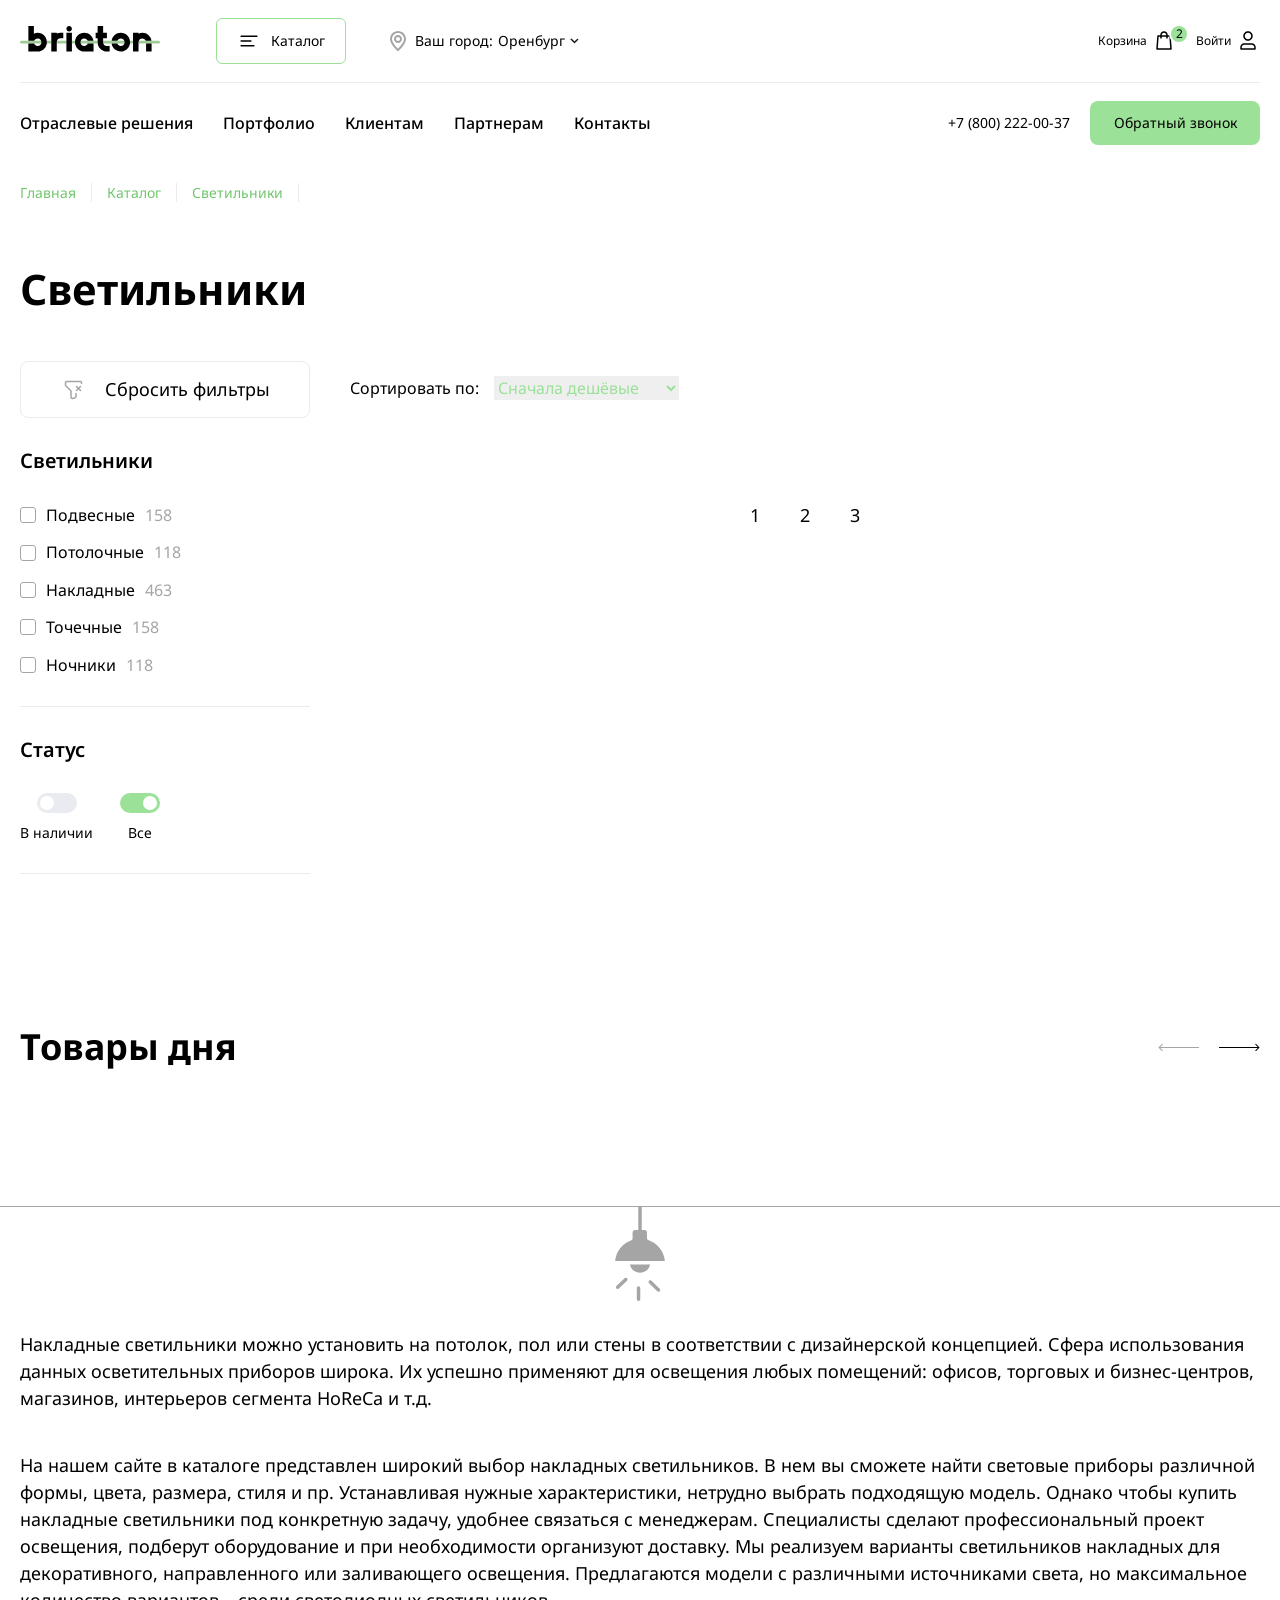
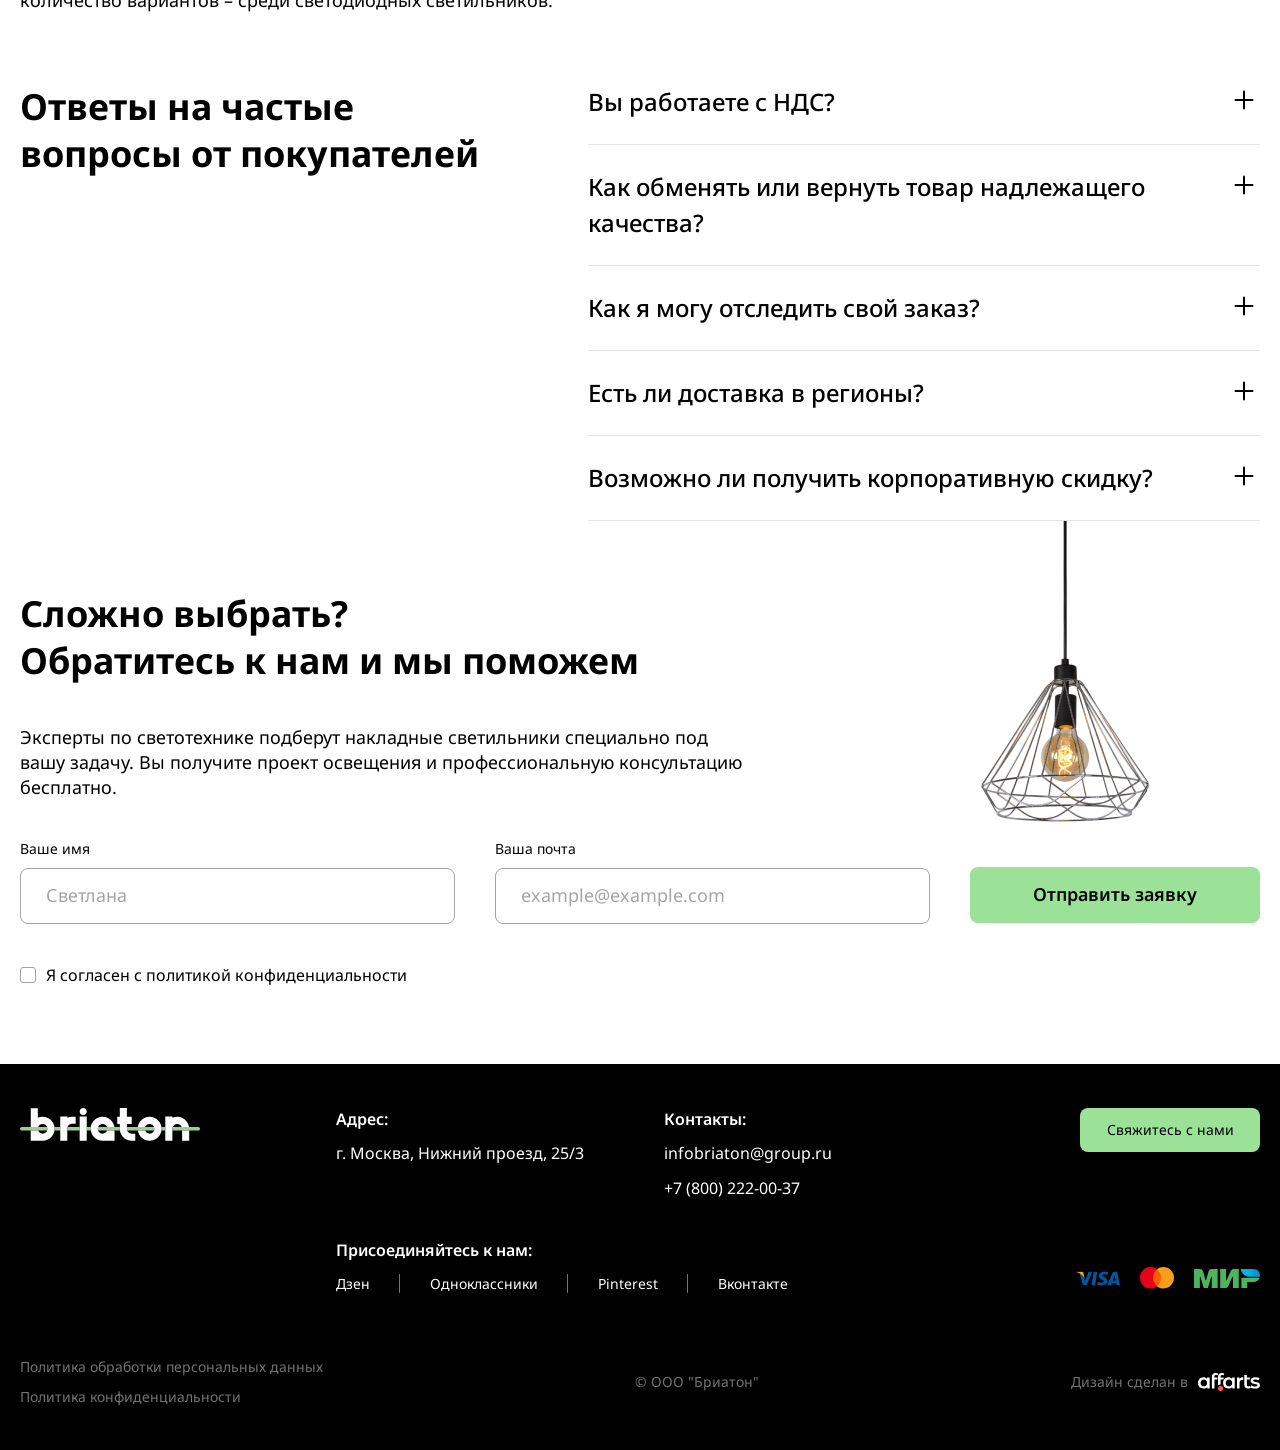
==== index.html @ eff15acc "rename" ====
<!DOCTYPE html>
<html lang="ru">
<head>
  <meta charset="UTF-8">
  <meta name="viewport" content="width=device-width, initial-scale=1.0">
  <meta http-equiv="X-UA-Compatible" content="ie=edge">
  <link rel="stylesheet" href="css/style.css">
  <title>Каталог товаров - Briaton</title>
</head>

<body>
<header class="header">
  <div class="container">

    <!-- Header - top -->  
    <div class="header__top">
      <a href="#" class="header__logo-link">
        <svg class="header__logo" width="140" height="26" aria-hidden="true">
          <use xlink:href="images/sprite.svg#icon-logo"></use>
        </svg>
      </a>
      <button class="header__catalog-btn" type="button">
        <svg class="header__logo" width="24" height="24" aria-hidden="true">
          <use xlink:href="images/sprite.svg#icon-menu"></use>
        </svg>
        <span class="header__catalog-text">Каталог</span>
      </button>

      <!-- Location -->
      <div class="header__location location">
        <svg class="location__icon" width="24" height="24" aria-hidden="true">
          <use xlink:href="images/sprite.svg#icon-location"></use>
        </svg>
        <span class="location__text">Ваш город:</span>
        <button class="location__city" type="button">
          <span class="location__city-name">Оренбург</span>
          <svg class="location__arrow" width="9" height="6" aria-hidden="true">
            <use xlink:href="images/sprite.svg#icon-arrow-bottom"></use>
          </svg>
        </button>
        <ul class="location__sublist">
          <li class="location__subitem">
            <button class="location__sublink" type="button">Москва</button>
          </li>
          <li class="location__subitem">
            <button class="location__sublink" type="button">Оренбург</button>
          </li>
          <li class="location__subitem">
            <button class="location__sublink" type="button">Санкт-Петербург</button>
          </li>
        </ul>
      </div>

      <!-- User list -->
      <ul class="header__user-list">
        <li class="header__user-item">
          <button class="header__user-btn" type="button">
            <span class="header__user-text">Корзина</span>
            <svg class="header__user-icon" width="24" height="24" aria-hidden="true">
              <use xlink:href="images/sprite.svg#icon-basket"></use>
            </svg>
            <span class="header__user-count">2</span>
          </button>

          <!-- Basket -->
          <div class="header__basket basket">
            <ul class="basket__list">
              <!--
              <li class="basket__item">
                <div class="basket__img">
                  <img src="images/item-1.png" alt="Фотография товара" height="60" width="60">
                </div>
                <span class="basket__name">Citilux Идальго CL434321 Бра с выключателем</span>
                <span class="basket__price">5690 руб</span>
                <button class="basket__close" type="button">
                  <svg class="main-menu__icon" width="24" height="24" aria-hidden="true">
                    <use xlink:href="images/sprite.svg#icon-close"></use>
                  </svg>
                </button>
              </li>
               -->
            </ul>
            <a class="basket__link btn" href="#">Перейти к оформлению</a>
            <div class="basket__empty-block">Корзина пока пуста</div>
          </div>
        </li>
        <li class="header__user-item">
          <button class="header__user-btn" type="button">
            <span class="header__user-text">Войти</span>
            <svg class="header__user-icon" width="24" height="24" aria-hidden="true">
              <use xlink:href="images/sprite.svg#icon-user"></use>
            </svg>
          </button>
        </li>
      </ul>
    </div>

    <!-- Header - bottom -->
    <div class="header__bottom">
      <ul class="header__nav-list">
        <li class="header__nav-item">
          <a class="header__nav-link" href="#">Отраслевые решения</a>
        </li>
        <li class="header__nav-item">
          <a class="header__nav-link" href="#">Портфолио</a>
        </li>
        <li class="header__nav-item">
          <a class="header__nav-link" href="#">Клиентам</a>
        </li>
        <li class="header__nav-item">
          <a class="header__nav-link" href="#">Партнерам</a>
        </li>
        <li class="header__nav-item">
          <a class="header__nav-link" href="#">Контакты</a>
        </li>
      </ul>
      <div class="header__contacts">
        <a href="tel:+78002220037" class="header__phone">+7 (800) 222-00-37</a>
        <button class="header__btn btn" type="button">Обратный звонок</button>
      </div>
    </div>

    <!-- Catalog -->
    <div class="header__catalog main-menu">
      <div class="main-menu__wrapper">
        <div class="main-menu__heading">
          <h2 class="main-menu__title">Категории товаров</h2>
          <button class="main-menu__close" type="button">
            <svg class="main-menu__icon" width="24" height="24" aria-hidden="true">
              <use xlink:href="images/sprite.svg#icon-close"></use>
            </svg>
          </button>
        </div>
        <ul class="main-menu__list">
          <li class="main-menu__item">
            <a class="main-menu__link" href="#">Люстры</a>
          </li>
          <li class="main-menu__item">
            <a class="main-menu__link main-menu__link--active" href="#">Светильники</a>
          </li>
          <li class="main-menu__item">
            <a class="main-menu__link" href="#">Бра и подсветки</a>
          </li>
          <li class="main-menu__item">
            <a class="main-menu__link" href="#">Споты</a>
          </li>
          <li class="main-menu__item">
            <a class="main-menu__link" href="#">Настольные лампы</a>
          </li>
          <li class="main-menu__item">
            <a class="main-menu__link" href="#">Торшеры</a>
          </li>
          <li class="main-menu__item">
            <a class="main-menu__link" href="#">Трековые системы</a>
          </li>
          <li class="main-menu__item">
            <a class="main-menu__link" href="#">Уличное освещение</a>
          </li>
          <li class="main-menu__item">
            <a class="main-menu__link" href="#">Офисное освещение</a>
          </li>
          <li class="main-menu__item">
            <a class="main-menu__link" href="#">Лампочки</a>
          </li>
          <li class="main-menu__item">
            <a class="main-menu__link" href="#">Светодиоидная подсветка</a>
          </li>
          <li class="main-menu__item">
            <a class="main-menu__link" href="#">Предметы инерьера</a>
          </li>
          <li class="main-menu__item">
            <a class="main-menu__link" href="#">Электротовары</a>
          </li>
          <li class="main-menu__item">
            <a class="main-menu__link" href="#">Комплектующие</a>
          </li>
        </ul>
      </div>
    </div>
  </div>
</header>

<main>
  <!-- Breadcrumbs -->
  <div class="breadcrumbs">
    <div class="container">
      <ul class="breadcrumbs__list">
        <li class="breadcrumbs__item">
          <a class="breadcrumbs__link" href="#">Главная</a>
        </li>
        <li class="breadcrumbs__item">
          <a class="breadcrumbs__link" href="#">Каталог</a>
        </li>
        <li class="breadcrumbs__item">
          <a class="breadcrumbs__link" href="#">Светильники</a>
        </li>
      </ul>
    </div>
  </div>

  <section class="catalog">
    <div class="container">
      <h1 class="catalog__title">Светильники</h1>
      <div class="catalog__wrapper">
        <form action="#" method="get" class="catalog-form">
          <button class="catalog-form__reset" type="reset">
            <svg width="24" height="24" aria-hidden="true">
              <use xlink:href="images/sprite.svg#icon-filter"></use>
            </svg>
            <span class="catalog-form__reset-text">Сбросить фильтры</span>
          </button>
          <fieldset class="catalog-form__fieldset">
            <legend class="catalog-form__legend">Светильники</legend>
            <ul class="catalog-form__list-col">
              <li class="catalog-form__item-col">
                <div class="custom-checkbox custom-checkbox--pendant">
                  <input class="visually-hidden custom-checkbox__field" id="pendant" type="checkbox" name="type" value="pendant">
                  <label class="custom-checkbox__label" for="pendant">
                      <span class="custom-checkbox__name">
                        Подвесные
                      </span>
                    <svg class="custom-checkbox__icon" width="10" height="10" aria-hidden="true">
                      <use xlink:href="images/sprite.svg#icon-check"></use>
                    </svg>
                    <span class="custom-checkbox__count">158</span>
                  </label>
                </div>
              </li>
              <li class="catalog-form__item-col">
                <div class="custom-checkbox custom-checkbox--ceiling">
                  <input class="visually-hidden custom-checkbox__field" id="ceiling" type="checkbox" name="type" value="ceiling">
                  <label class="custom-checkbox__label" for="ceiling">
                      <span class="custom-checkbox__name">
                        Потолочные
                      </span>
                    <svg class="custom-checkbox__icon" width="10" height="10" aria-hidden="true">
                      <use xlink:href="images/sprite.svg#icon-check"></use>
                    </svg>
                    <span class="custom-checkbox__count">118</span>
                  </label>
                </div>
              </li>
              <li class="catalog-form__item-col">
                <div class="custom-checkbox custom-checkbox--overhead">
                  <input class="visually-hidden custom-checkbox__field" id="overhead" type="checkbox" name="type" value="overhead">
                  <label class="custom-checkbox__label" for="overhead">
                      <span class="custom-checkbox__name">
                        Накладные
                      </span>
                    <svg class="custom-checkbox__icon" width="10" height="10" aria-hidden="true">
                      <use xlink:href="images/sprite.svg#icon-check"></use>
                    </svg>
                    <span class="custom-checkbox__count">463</span>
                  </label>
                </div>
              </li>
              <li class="catalog-form__item-col">
                <div class="custom-checkbox custom-checkbox--point">
                  <input class="visually-hidden custom-checkbox__field" id="point" type="checkbox" name="type" value="point">
                  <label class="custom-checkbox__label" for="point">
                      <span class="custom-checkbox__name">
                        Точечные
                      </span>
                    <svg class="custom-checkbox__icon" width="10" height="10" aria-hidden="true">
                      <use xlink:href="images/sprite.svg#icon-check"></use>
                    </svg>
                    <span class="custom-checkbox__count">158</span>
                  </label>
                </div>
              </li>
              <li class="catalog-form__item-col">
                <div class="custom-checkbox custom-checkbox--nightlights">
                  <input class="visually-hidden custom-checkbox__field" id="nightlights" type="checkbox"
                         name="type" value="nightlights">
                  <label class="custom-checkbox__label" for="nightlights">
                      <span class="custom-checkbox__name">
                        Ночники
                      </span>
                    <svg class="custom-checkbox__icon" width="10" height="10" aria-hidden="true">
                      <use xlink:href="images/sprite.svg#icon-check"></use>
                    </svg>
                    <span class="custom-checkbox__count">118</span>
                  </label>
                </div>
              </li>
            </ul>
          </fieldset>
          <fieldset class="catalog-form__fieldset">
            <legend class="catalog-form__legend">Статус</legend>
            <ul class="catalog-form__list-row">
              <li class="catalog-form__item-row">
                <div class="custom-radio">
                  <input class="visually-hidden custom-radio__field" id="instock" type="radio" name="status"
                         value="instock">
                  <label class="custom-radio__label" for="instock">
                    <span class="custom-radio__toggle"></span>
                    <span class="custom-radio__text">В наличии</span>
                  </label>
                </div>
              </li>
              <li class="catalog-form__item-row">
                <div class="custom-radio">
                  <input class="visually-hidden custom-radio__field" id="all-item" type="radio" name="status"
                         value="all-item" checked>
                  <label class="custom-radio__label" for="all-item">
                    <span class="custom-radio__toggle"></span>
                    <span class="custom-radio__text">Все</span>
                  </label>
                </div>
              </li>
            </ul>
          </fieldset>
        </form>
        <div class="catalog__products">
          <div class="catalog__sort">
            <p class="catalog__sort-text">Сортировать по:</p>
            <select class="catalog__sort-select" name="sort">
              <option value="price-min">Сначала дешёвые</option>
              <option value="price-max">Сначала дорогие</option>
              <option value="rating-max">Сначала популярные</option>
            </select>
          </div>
          <ul class="catalog__list">
            <!-- <li class="catalog__item">
              <div class="product-card">
                <div class="product-card__visual">
                  <img class="product-card__img" src="images/item-1.png" height="436" width="290"
                       alt="Изображение товара">
                  <div class="product-card__more">
                    <a href="#" class="product-card__link btn btn--icon">
                      <span class="btn__text">В корзину</span>
                      <svg width="24" height="24" aria-hidden="true">
                        <use xlink:href="images/sprite.svg#icon-basket"></use>
                      </svg>
                    </a>
                    <a href="#" class="product-card__link btn btn--secondary">
                      <span class="btn__text">Подробнее</span>
                    </a>
                  </div>
                </div>
                <div class="product-card__info">
                  <h2 class="product-card__title">Потолочная люстра Ornella A4059PL-4AB (Artelamp)</h2>
                  <span class="product-card__old">
                  <span class="product-card__old-number">15 300</span>
                  <span class="product-card__old-add">₽</span>
                </span>
                  <span class="product-card__price">
                  <span class="product-card__price-number">11 540</span>
                  <span class="product-card__price-add">₽</span>
                </span>
                  <div class="product-card__tooltip tooltip">
                    <button class="tooltip__btn" aria-label="Показать подсказку">
                      <svg class="tooltip__icon" width="5" height="10" aria-hidden="true">
                        <use xlink:href="images/sprite.svg#icon-i"></use>
                      </svg>
                    </button>
                    <div class="tooltip__content">
                      <span class="tooltip__text">Наличие товара по городам:</span>
                      <ul class="tooltip__list">
                        <li class="tooltip__item">
                          <span class="tooltip__text">Москва: <span class="tooltip__count">454</span></span>
                        </li>
                        <li class="tooltip__item">
                          <span class="tooltip__text">Оренбург: <span class="tooltip__count">381</span></span>
                        </li>
                        <li class="tooltip__item">
                          <span class="tooltip__text">Санкт-Петербург: <span class="tooltip__count">15</span></span>
                        </li>
                      </ul>
                    </div>
                  </div>
                </div>
              </div>
            </li> -->
          </ul>
          <ol class="catalog__pagination">
            <li class="catalog__pagination-item">
              <button class="catalog__pagination-link">1</button>
            </li>
            <li class="catalog__pagination-item">
              <button class="catalog__pagination-link">2</button>
            </li>
            <li class="catalog__pagination-item">
              <button class="catalog__pagination-link">3</button>
            </li>
          </ol>
        </div>
      </div>
    </div>
  </section>

  <!-- Товары дня -->
  <section class="day-products">
    <div class="container">
      <div class="day-products__top">
        <h2 class="day-products__title">Товары дня</h2>

        <!-- Навигация для слайдера -->
        <div class="day-products__navigation">
          <button class="day-products__navigation-btn day-products__navigation-btn--prev" disabled type="button">
            <svg width="41" height="9" aria-hidden="true">
              <use xlink:href="images/sprite.svg#icon-arrow-prev"></use>
            </svg>
          </button>
          <button class="day-products__navigation-btn day-products__navigation-btn--next" type="button">
            <svg width="41" height="9" aria-hidden="true">
              <use xlink:href="images/sprite.svg#icon-arrow-next"></use>
            </svg>
          </button>
        </div>
      </div>

      <!-- Слайдер -->
      <div class="day-products__slider swiper">
        <ul class="day-products__list swiper-wrapper">
          <!-- <li class="day-products__item">
            <div class="product-card product-card--small">
              <div class="product-card__visual">
                <img class="product-card__img" src="images/item-7.png" height="344" width="290"
                     alt="Изображение товара">
                <div class="product-card__more">
                  <a href="#" class="product-card__link btn btn--icon">
                    <span class="btn__text">В корзину</span>
                    <svg width="24" height="24" aria-hidden="true">
                      <use xlink:href="images/sprite.svg#icon-basket"></use>
                    </svg>
                  </a>
                  <a href="#" class="product-card__link btn btn--secondary">
                    <span class="btn__text">Подробнее</span>
                  </a>
                </div>
              </div>
              <div class="product-card__info">
                <h2 class="product-card__title">Потолочная люстра Ornella A4059PL-4AB (Artelamp)</h2>
                <span class="product-card__old">
                  <span class="product-card__old-number">15 300</span>
                  <span class="product-card__old-add">₽</span>
                </span>
                <span class="product-card__price">
                  <span class="product-card__price-number">11 540</span>
                  <span class="product-card__price-add">₽</span>
                </span>
                <div class="product-card__tooltip tooltip">
                  <button class="tooltip__btn" aria-label="Показать подсказку">
                    <svg class="tooltip__icon" width="5" height="10" aria-hidden="true">
                      <use xlink:href="images/sprite.svg#icon-i"></use>
                    </svg>
                  </button>
                  <div class="tooltip__content">
                    <span class="tooltip__text">Наличие товара по городам:</span>
                    <ul class="tooltip__list">
                      <li class="tooltip__item">
                        <span class="tooltip__text">Москва: <span class="tooltip__count">454</span></span>
                      </li>
                      <li class="tooltip__item">
                        <span class="tooltip__text">Оренбург: <span class="tooltip__count">381</span></span>
                      </li>
                      <li class="tooltip__item">
                        <span class="tooltip__text">Санкт-Петербург: <span class="tooltip__count">15</span></span>
                      </li>
                    </ul>
                  </div>
                </div>
              </div>
            </div>
          </li> -->
        </ul>
      </div>
    </div>
  </section>

  <!-- Описание компании -->
  <section class="description">
    <div class="container">
      <svg class="description__lamp" width="94" height="94" aria-hidden="true">
        <use xlink:href="images/sprite.svg#icon-lamp"></use>
      </svg>
      <h2 class="visually-hidden">Описание магазина</h2>
      <div class="description__texts">
        <p>Накладные светильники можно установить на потолок, пол или стены в соответствии с дизайнерской концепцией. Сфера использования данных осветительных приборов широка. Их успешно применяют для освещения любых помещений: офисов, торговых и бизнес-центров, магазинов, интерьеров сегмента HoReCa и т.д.
        </p>
        <p>На нашем сайте в каталоге представлен широкий выбор накладных светильников. В нем вы сможете найти световые приборы различной формы, цвета, размера, стиля и пр. Устанавливая нужные характеристики, нетрудно выбрать подходящую модель. Однако чтобы купить накладные светильники под конкретную задачу, удобнее связаться с менеджерам. Специалисты сделают профессиональный проект освещения, подберут оборудование и при необходимости организуют доставку. Мы реализуем варианты светильников накладных для декоративного, направленного или заливающего освещения. Предлагаются модели с различными источниками света, но максимальное количество вариантов – среди светодиодных светильников.</p>
      </div>
    </div>
  </section>

  <!-- FAQ -->
  <section class="faq">
    <div class="container">
      <div class="faq__wrapper">
        <h2 class="faq__title">Ответы на частые вопросы от покупателей</h2>
        <div class="faq__accordion accordion">
          <div class="accordion__element">
            <button class="accordion__btn" type="button">
              <span class="accordion__btn-text">Вы работаете с НДС?</span>
              <span class="accordion__btn-icon"></span>
            </button>
            <div class="accordion__content">
              <div class="accordion__inner">
                <div class="accordion__text">
                  <p>Вы можете отказаться от покупки. Товар должен быть надлежащего качества. Убедитесь, что сохранён товарный вид, потребительские свойства, а также имеется документ, подтверждающий покупку товара, на товаре отсутствуют следы сборки, ухудшающие его товарный вид.</p>
                  <p>Обращаем Ваше внимание, что расходы на доставку товара в случае возврата или обмена товара надлежащего качества несет Покупатель.</p>
                </div>
              </div>
            </div>
          </div>
          <div class="accordion__element">
            <button class="accordion__btn" type="button">
              <span class="accordion__btn-text">Как обменять или вернуть товар надлежащего качества?</span>
              <span class="accordion__btn-icon"></span>
            </button>
            <div class="accordion__content">
              <div class="accordion__inner">
                <div class="accordion__text">
                  <p>Вы можете отказаться от покупки. Товар должен быть надлежащего качества. Убедитесь, что сохранён товарный вид, потребительские свойства, а также имеется документ, подтверждающий покупку товара, на товаре отсутствуют следы сборки, ухудшающие его товарный вид.</p>
                  <p>Обращаем Ваше внимание, что расходы на доставку товара в случае возврата или обмена товара надлежащего качества несет Покупатель.</p>
                </div>
              </div>
            </div>
          </div>
          <div class="accordion__element">
            <button class="accordion__btn" type="button">
              <span class="accordion__btn-text">Как я могу отследить свой заказ?</span>
              <span class="accordion__btn-icon"></span>
            </button>
            <div class="accordion__content">
              <div class="accordion__inner">
                <div class="accordion__text">
                  <p>Вы можете отказаться от покупки. Товар должен быть надлежащего качества. Убедитесь, что сохранён товарный вид, потребительские свойства, а также имеется документ, подтверждающий покупку товара, на товаре отсутствуют следы сборки, ухудшающие его товарный вид.</p>
                  <p>Обращаем Ваше внимание, что расходы на доставку товара в случае возврата или обмена товара надлежащего качества несет Покупатель.</p>
                </div>
              </div>
            </div>
          </div>
          <div class="accordion__element">
            <button class="accordion__btn" type="button">
              <span class="accordion__btn-text">Есть ли доставка в регионы?</span>
              <span class="accordion__btn-icon"></span>
            </button>
            <div class="accordion__content">
              <div class="accordion__inner">
                <div class="accordion__text">
                  <p>Вы можете отказаться от покупки. Товар должен быть надлежащего качества. Убедитесь, что сохранён товарный вид, потребительские свойства, а также имеется документ, подтверждающий покупку товара, на товаре отсутствуют следы сборки, ухудшающие его товарный вид.</p>
                  <p>Обращаем Ваше внимание, что расходы на доставку товара в случае возврата или обмена товара надлежащего качества несет Покупатель.</p>
                </div>
              </div>
            </div>
          </div>
          <div class="accordion__element">
            <button class="accordion__btn" type="button">
              <span class="accordion__btn-text">Возможно ли получить корпоративную скидку?</span>
              <span class="accordion__btn-icon"></span>
            </button>
            <div class="accordion__content">
              <div class="accordion__inner">
                <div class="accordion__text">
                  <p>Вы можете отказаться от покупки. Товар должен быть надлежащего качества. Убедитесь, что сохранён товарный вид, потребительские свойства, а также имеется документ, подтверждающий покупку товара, на товаре отсутствуют следы сборки, ухудшающие его товарный вид.</p>
                  <p>Обращаем Ваше внимание, что расходы на доставку товара в случае возврата или обмена товара надлежащего качества несет Покупатель.</p>
                </div>
              </div>
            </div>
          </div>
        </div>
      </div>
    </div>
  </section>

  <!-- Форма -->
  <section class="questions">
    <div class="container">
      <div class="questions__wrapper">
        <h2 class="questions__title">
          <span class="questions__title-text">Сложно выбрать?</span>
          <span class="questions__title-text">Обратитесь к нам и мы поможем</span>
        </h2>
        <img class="questions__img" src="images/lamp.png" width="253" height="319" alt="Фотография лампы">
        <p class="questions__text">Эксперты по светотехнике подберут накладные светильники специально под вашу задачу. Вы получите проект освещения и профессиональную консультацию бесплатно.</p>
        <form action="https://httpbin.org/post" method="POST" class="questions__form">
          <div class="questions__inner">
            <div class="custom-input">
              <label for="name" class="custon-input__label">Ваше имя</label>
              <input type="text" class="custom-input__field" id="name" placeholder="Светлана">
            </div>
            <div class="custom-input">
              <label for="email" class="custon-input__label">Ваша почта</label>
              <input type="email" class="custom-input__field" id="email" placeholder="example@example.com">
            </div>
            <button class="questions__btn btn btn--big" type="submit">Отправить заявку</button>
          </div>
          <div class="custom-checkbox">
            <input class="visually-hidden custom-checkbox__field" id="agree" type="checkbox" name="pendant">
            <label class="custom-checkbox__label" for="agree">
              <span class="custom-checkbox__name">Я согласен с политикой конфиденциальности</span>
              <svg class="custom-checkbox__icon" width="10" height="10" aria-hidden="true">
                <use xlink:href="images/sprite.svg#icon-check"></use>
              </svg>
            </label>
          </div>
        </form>
      </div>
    </div>
  </section>
</main>

<footer class="footer">
  <div class="container">
    <div class="footer__main">
      <a class="footer__logo-link" href="#">
        <svg class="footer__logo" width="180" height="33" aria-hidden="true">
          <use xlink:href="images/sprite.svg#icon-logo-black"></use>
        </svg>
      </a>
      <div class="footer__menu">
        <div class="footer__box">
          <div class="footer__contact">
            <span class="footer__name">Адрес:</span>
            <span class="footer__contact-link">г. Москва, Нижний проезд, 25/3</span>
          </div>
          <div class="footer__contact">
            <span class="footer__name">Контакты:</span>
            <a class="footer__contact-link" href="mailto:infobriaton@group.ru">infobriaton@group.ru</a>
            <a class="footer__contact-link" href="tel:+78002220037">+7 (800) 222-00-37</a>
          </div>
        </div>
        <div class="footer__social">
          <span class="footer__name">Присоединяйтесь к нам:</span>
          <ul class="footer__social-list">
            <li class="footer__social-item">
              <a class="footer__social-link" href="#">Дзен</a>
            </li>
            <li class="footer__social-item">
              <a class="footer__social-link" href="#">Одноклассники</a>
            </li>
            <li class="footer__social-item">
              <a class="footer__social-link" href="#">Pinterest</a>
            </li>
            <li class="footer__social-item">
              <a class="footer__social-link" href="#">Вконтакте</a>
            </li>
          </ul>
        </div>
      </div>
      <div class="footer__info">
        <button class="footer__btn btn">Свяжитесь с нами</button>
        <ul class="footer__cards">
          <li class="footer__card">
            <svg class="footer__logo" width="44" height="15" aria-hidden="true">
              <use xlink:href="images/sprite.svg#icon-visa"></use>
            </svg>
          </li>
          <li class="footer__card">
            <svg class="footer__logo" width="34" height="22" aria-hidden="true">
              <use xlink:href="images/sprite.svg#icon-mc"></use>
            </svg>
          </li>
          <li class="footer__card">
            <svg class="footer__logo" width="66" height="19" aria-hidden="true">
              <use xlink:href="images/sprite.svg#icon-mir"></use>
            </svg>
          </li>
        </ul>
      </div>
    </div>

    <div class="footer__bottom">
      <div class="footer__policy">
        <a class="footer__policy-link" href="#">Политика обработки персональных данных</a>
        <a class="footer__policy-link" href="#">Политика конфиденциальности</a>
      </div>
      <span class="footer__copyright">© ООО "Бриатон"</span>
      <a class="footer__develop" href="https://affarts.ru/">
        <span class="footer__develop-text">Дизайн сделан в</span>
        <svg class="footer__develop-logo" width="62" height="18" aria-hidden="true">
          <use xlink:href="images/sprite.svg#icon-affarts"></use>
        </svg>
      </a>
    </div>
  </div>
</footer>
<script src="./js/vendor/swiper.js"></script>
<script src="./js/vendor/just-validate.js"></script>
<script src="./js/vendor/popprjs.min.js"></script>
<script src="./js/vendor/tippy.min.js"></script>
<script src="./js/main.js" type="module"></script>
</body>
</html>
---- css/style.css ----
/* Vendor */
/* ------------------------------------ */
/**
 * Swiper 11.1.14
 * Most modern mobile touch slider and framework with hardware accelerated transitions
 * https://swiperjs.com
 *
 * Copyright 2014-2024 Vladimir Kharlampidi
 *
 * Released under the MIT License
 *
 * Released on: September 12, 2024
 */
@font-face {
  font-family: swiper-icons;
  src: url("data:application/font-woff;charset=utf-8;base64, [base64]//wADZ2x5ZgAAAywAAADMAAAD2MHtryVoZWFkAAABbAAAADAAAAA2E2+eoWhoZWEAAAGcAAAAHwAAACQC9gDzaG10eAAAAigAAAAZAAAArgJkABFsb2NhAAAC0AAAAFoAAABaFQAUGG1heHAAAAG8AAAAHwAAACAAcABAbmFtZQAAA/gAAAE5AAACXvFdBwlwb3N0AAAFNAAAAGIAAACE5s74hXjaY2BkYGAAYpf5Hu/j+W2+MnAzMYDAzaX6QjD6/4//Bxj5GA8AuRwMYGkAPywL13jaY2BkYGA88P8Agx4j+/8fQDYfA1AEBWgDAIB2BOoAeNpjYGRgYNBh4GdgYgABEMnIABJzYNADCQAACWgAsQB42mNgYfzCOIGBlYGB0YcxjYGBwR1Kf2WQZGhhYGBiYGVmgAFGBiQQkOaawtDAoMBQxXjg/wEGPcYDDA4wNUA2CCgwsAAAO4EL6gAAeNpj2M0gyAACqxgGNWBkZ2D4/wMA+xkDdgAAAHjaY2BgYGaAYBkGRgYQiAHyGMF8FgYHIM3DwMHABGQrMOgyWDLEM1T9/w8UBfEMgLzE////P/5//f/V/xv+r4eaAAeMbAxwIUYmIMHEgKYAYjUcsDAwsLKxc3BycfPw8jEQA/[base64]/uznmfPFBNODM2K7MTQ45YEAZqGP81AmGGcF3iPqOop0r1SPTaTbVkfUe4HXj97wYE+yNwWYxwWu4v1ugWHgo3S1XdZEVqWM7ET0cfnLGxWfkgR42o2PvWrDMBSFj/IHLaF0zKjRgdiVMwScNRAoWUoH78Y2icB/yIY09An6AH2Bdu/UB+yxopYshQiEvnvu0dURgDt8QeC8PDw7Fpji3fEA4z/PEJ6YOB5hKh4dj3EvXhxPqH/SKUY3rJ7srZ4FZnh1PMAtPhwP6fl2PMJMPDgeQ4rY8YT6Gzao0eAEA409DuggmTnFnOcSCiEiLMgxCiTI6Cq5DZUd3Qmp10vO0LaLTd2cjN4fOumlc7lUYbSQcZFkutRG7g6JKZKy0RmdLY680CDnEJ+UMkpFFe1RN7nxdVpXrC4aTtnaurOnYercZg2YVmLN/d/gczfEimrE/fs/bOuq29Zmn8tloORaXgZgGa78yO9/cnXm2BpaGvq25Dv9S4E9+5SIc9PqupJKhYFSSl47+Qcr1mYNAAAAeNptw0cKwkAAAMDZJA8Q7OUJvkLsPfZ6zFVERPy8qHh2YER+3i/BP83vIBLLySsoKimrqKqpa2hp6+jq6RsYGhmbmJqZSy0sraxtbO3sHRydnEMU4uR6yx7JJXveP7WrDycAAAAAAAH//wACeNpjYGRgYOABYhkgZgJCZgZNBkYGLQZtIJsFLMYAAAw3ALgAeNolizEKgDAQBCchRbC2sFER0YD6qVQiBCv/H9ezGI6Z5XBAw8CBK/m5iQQVauVbXLnOrMZv2oLdKFa8Pjuru2hJzGabmOSLzNMzvutpB3N42mNgZGBg4GKQYzBhYMxJLMlj4GBgAYow/P/PAJJhLM6sSoWKfWCAAwDAjgbRAAB42mNgYGBkAIIbCZo5IPrmUn0hGA0AO8EFTQAA");
  font-weight: 400;
  font-style: normal;
}
:root {
  --swiper-theme-color:#007aff;
}

:host {
  position: relative;
  display: block;
  margin-left: auto;
  margin-right: auto;
  z-index: 1;
}

.swiper {
  margin-left: auto;
  margin-right: auto;
  position: relative;
  overflow: hidden;
  list-style: none;
  padding: 0;
  z-index: 1;
  display: block;
}

.swiper-vertical > .swiper-wrapper {
  flex-direction: column;
}

.swiper-wrapper {
  position: relative;
  width: 100%;
  height: 100%;
  z-index: 1;
  display: flex;
  transition-property: transform;
  transition-timing-function: var(--swiper-wrapper-transition-timing-function, initial);
  box-sizing: content-box;
}

.swiper-android .swiper-slide, .swiper-ios .swiper-slide, .swiper-wrapper {
  transform: translate3d(0px, 0, 0);
}

.swiper-horizontal {
  touch-action: pan-y;
}

.swiper-vertical {
  touch-action: pan-x;
}

.swiper-slide {
  flex-shrink: 0;
  width: 100%;
  height: 100%;
  position: relative;
  transition-property: transform;
  display: block;
}

.swiper-slide-invisible-blank {
  visibility: hidden;
}

.swiper-autoheight, .swiper-autoheight .swiper-slide {
  height: auto;
}

.swiper-autoheight .swiper-wrapper {
  align-items: flex-start;
  transition-property: transform, height;
}

.swiper-backface-hidden .swiper-slide {
  transform: translateZ(0);
  backface-visibility: hidden;
}

.swiper-3d.swiper-css-mode .swiper-wrapper {
  perspective: 1200px;
}

.swiper-3d .swiper-wrapper {
  transform-style: preserve-3d;
}

.swiper-3d {
  perspective: 1200px;
}

.swiper-3d .swiper-cube-shadow, .swiper-3d .swiper-slide {
  transform-style: preserve-3d;
}

.swiper-css-mode > .swiper-wrapper {
  overflow: auto;
  scrollbar-width: none;
  -ms-overflow-style: none;
}

.swiper-css-mode > .swiper-wrapper::-webkit-scrollbar {
  display: none;
}

.swiper-css-mode > .swiper-wrapper > .swiper-slide {
  scroll-snap-align: start start;
}

.swiper-css-mode.swiper-horizontal > .swiper-wrapper {
  scroll-snap-type: x mandatory;
}

.swiper-css-mode.swiper-vertical > .swiper-wrapper {
  scroll-snap-type: y mandatory;
}

.swiper-css-mode.swiper-free-mode > .swiper-wrapper {
  scroll-snap-type: none;
}

.swiper-css-mode.swiper-free-mode > .swiper-wrapper > .swiper-slide {
  scroll-snap-align: none;
}

.swiper-css-mode.swiper-centered > .swiper-wrapper::before {
  content: "";
  flex-shrink: 0;
  order: 9999;
}

.swiper-css-mode.swiper-centered > .swiper-wrapper > .swiper-slide {
  scroll-snap-align: center center;
  scroll-snap-stop: always;
}

.swiper-css-mode.swiper-centered.swiper-horizontal > .swiper-wrapper > .swiper-slide:first-child {
  margin-inline-start: var(--swiper-centered-offset-before);
}

.swiper-css-mode.swiper-centered.swiper-horizontal > .swiper-wrapper::before {
  height: 100%;
  min-height: 1px;
  width: var(--swiper-centered-offset-after);
}

.swiper-css-mode.swiper-centered.swiper-vertical > .swiper-wrapper > .swiper-slide:first-child {
  margin-block-start: var(--swiper-centered-offset-before);
}

.swiper-css-mode.swiper-centered.swiper-vertical > .swiper-wrapper::before {
  width: 100%;
  min-width: 1px;
  height: var(--swiper-centered-offset-after);
}

.swiper-3d .swiper-slide-shadow, .swiper-3d .swiper-slide-shadow-bottom, .swiper-3d .swiper-slide-shadow-left, .swiper-3d .swiper-slide-shadow-right, .swiper-3d .swiper-slide-shadow-top {
  position: absolute;
  left: 0;
  top: 0;
  width: 100%;
  height: 100%;
  pointer-events: none;
  z-index: 10;
}

.swiper-3d .swiper-slide-shadow {
  background: rgba(0, 0, 0, 0.15);
}

.swiper-3d .swiper-slide-shadow-left {
  background-image: linear-gradient(to left, rgba(0, 0, 0, 0.5), rgba(0, 0, 0, 0));
}

.swiper-3d .swiper-slide-shadow-right {
  background-image: linear-gradient(to right, rgba(0, 0, 0, 0.5), rgba(0, 0, 0, 0));
}

.swiper-3d .swiper-slide-shadow-top {
  background-image: linear-gradient(to top, rgba(0, 0, 0, 0.5), rgba(0, 0, 0, 0));
}

.swiper-3d .swiper-slide-shadow-bottom {
  background-image: linear-gradient(to bottom, rgba(0, 0, 0, 0.5), rgba(0, 0, 0, 0));
}

.swiper-lazy-preloader {
  width: 42px;
  height: 42px;
  position: absolute;
  left: 50%;
  top: 50%;
  margin-left: -21px;
  margin-top: -21px;
  z-index: 10;
  transform-origin: 50%;
  box-sizing: border-box;
  border: 4px solid var(--swiper-preloader-color, var(--swiper-theme-color));
  border-radius: 50%;
  border-top-color: transparent;
}

.swiper-watch-progress .swiper-slide-visible .swiper-lazy-preloader, .swiper:not(.swiper-watch-progress) .swiper-lazy-preloader {
  animation: swiper-preloader-spin 1s infinite linear;
}

.swiper-lazy-preloader-white {
  --swiper-preloader-color:#fff;
}

.swiper-lazy-preloader-black {
  --swiper-preloader-color:#000;
}

@keyframes swiper-preloader-spin {
  0% {
    transform: rotate(0deg);
  }
  100% {
    transform: rotate(360deg);
  }
}
.swiper-virtual .swiper-slide {
  -webkit-backface-visibility: hidden;
  transform: translateZ(0);
}

.swiper-virtual.swiper-css-mode .swiper-wrapper::after {
  content: "";
  position: absolute;
  left: 0;
  top: 0;
  pointer-events: none;
}

.swiper-virtual.swiper-css-mode.swiper-horizontal .swiper-wrapper::after {
  height: 1px;
  width: var(--swiper-virtual-size);
}

.swiper-virtual.swiper-css-mode.swiper-vertical .swiper-wrapper::after {
  width: 1px;
  height: var(--swiper-virtual-size);
}

:root {
  --swiper-navigation-size:44px;
}

.swiper-button-next, .swiper-button-prev {
  position: absolute;
  top: var(--swiper-navigation-top-offset, 50%);
  width: calc(var(--swiper-navigation-size) / 44 * 27);
  height: var(--swiper-navigation-size);
  margin-top: calc(0px - var(--swiper-navigation-size) / 2);
  z-index: 10;
  cursor: pointer;
  display: flex;
  align-items: center;
  justify-content: center;
  color: var(--swiper-navigation-color, var(--swiper-theme-color));
}

.swiper-button-next.swiper-button-disabled, .swiper-button-prev.swiper-button-disabled {
  opacity: 0.35;
  cursor: auto;
  pointer-events: none;
}

.swiper-button-next.swiper-button-hidden, .swiper-button-prev.swiper-button-hidden {
  opacity: 0;
  cursor: auto;
  pointer-events: none;
}

.swiper-navigation-disabled .swiper-button-next, .swiper-navigation-disabled .swiper-button-prev {
  display: none !important;
}

.swiper-button-next svg, .swiper-button-prev svg {
  width: 100%;
  height: 100%;
  -o-object-fit: contain;
     object-fit: contain;
  transform-origin: center;
}

.swiper-rtl .swiper-button-next svg, .swiper-rtl .swiper-button-prev svg {
  transform: rotate(180deg);
}

.swiper-button-prev, .swiper-rtl .swiper-button-next {
  left: var(--swiper-navigation-sides-offset, 10px);
  right: auto;
}

.swiper-button-next, .swiper-rtl .swiper-button-prev {
  right: var(--swiper-navigation-sides-offset, 10px);
  left: auto;
}

.swiper-button-lock {
  display: none;
}

.swiper-button-next:after, .swiper-button-prev:after {
  font-family: swiper-icons;
  font-size: var(--swiper-navigation-size);
  text-transform: none !important;
  letter-spacing: 0;
  font-variant: initial;
  line-height: 1;
}

.swiper-button-prev:after, .swiper-rtl .swiper-button-next:after {
  content: "prev";
}

.swiper-button-next, .swiper-rtl .swiper-button-prev {
  right: var(--swiper-navigation-sides-offset, 10px);
  left: auto;
}

.swiper-button-next:after, .swiper-rtl .swiper-button-prev:after {
  content: "next";
}

.swiper-pagination {
  position: absolute;
  text-align: center;
  transition: 0.3s opacity;
  transform: translate3d(0, 0, 0);
  z-index: 10;
}

.swiper-pagination.swiper-pagination-hidden {
  opacity: 0;
}

.swiper-pagination-disabled > .swiper-pagination, .swiper-pagination.swiper-pagination-disabled {
  display: none !important;
}

.swiper-horizontal > .swiper-pagination-bullets, .swiper-pagination-bullets.swiper-pagination-horizontal, .swiper-pagination-custom, .swiper-pagination-fraction {
  bottom: var(--swiper-pagination-bottom, 8px);
  top: var(--swiper-pagination-top, auto);
  left: 0;
  width: 100%;
}

.swiper-pagination-bullets-dynamic {
  overflow: hidden;
  font-size: 0;
}

.swiper-pagination-bullets-dynamic .swiper-pagination-bullet {
  transform: scale(0.33);
  position: relative;
}

.swiper-pagination-bullets-dynamic .swiper-pagination-bullet-active {
  transform: scale(1);
}

.swiper-pagination-bullets-dynamic .swiper-pagination-bullet-active-main {
  transform: scale(1);
}

.swiper-pagination-bullets-dynamic .swiper-pagination-bullet-active-prev {
  transform: scale(0.66);
}

.swiper-pagination-bullets-dynamic .swiper-pagination-bullet-active-prev-prev {
  transform: scale(0.33);
}

.swiper-pagination-bullets-dynamic .swiper-pagination-bullet-active-next {
  transform: scale(0.66);
}

.swiper-pagination-bullets-dynamic .swiper-pagination-bullet-active-next-next {
  transform: scale(0.33);
}

.swiper-pagination-bullet {
  width: var(--swiper-pagination-bullet-width, var(--swiper-pagination-bullet-size, 8px));
  height: var(--swiper-pagination-bullet-height, var(--swiper-pagination-bullet-size, 8px));
  display: inline-block;
  border-radius: var(--swiper-pagination-bullet-border-radius, 50%);
  background: var(--swiper-pagination-bullet-inactive-color, #000);
  opacity: var(--swiper-pagination-bullet-inactive-opacity, 0.2);
}

button.swiper-pagination-bullet {
  border: none;
  margin: 0;
  padding: 0;
  box-shadow: none;
  -webkit-appearance: none;
  -moz-appearance: none;
       appearance: none;
}

.swiper-pagination-clickable .swiper-pagination-bullet {
  cursor: pointer;
}

.swiper-pagination-bullet:only-child {
  display: none !important;
}

.swiper-pagination-bullet-active {
  opacity: var(--swiper-pagination-bullet-opacity, 1);
  background: var(--swiper-pagination-color, var(--swiper-theme-color));
}

.swiper-pagination-vertical.swiper-pagination-bullets, .swiper-vertical > .swiper-pagination-bullets {
  right: var(--swiper-pagination-right, 8px);
  left: var(--swiper-pagination-left, auto);
  top: 50%;
  transform: translate3d(0px, -50%, 0);
}

.swiper-pagination-vertical.swiper-pagination-bullets .swiper-pagination-bullet, .swiper-vertical > .swiper-pagination-bullets .swiper-pagination-bullet {
  margin: var(--swiper-pagination-bullet-vertical-gap, 6px) 0;
  display: block;
}

.swiper-pagination-vertical.swiper-pagination-bullets.swiper-pagination-bullets-dynamic, .swiper-vertical > .swiper-pagination-bullets.swiper-pagination-bullets-dynamic {
  top: 50%;
  transform: translateY(-50%);
  width: 8px;
}

.swiper-pagination-vertical.swiper-pagination-bullets.swiper-pagination-bullets-dynamic .swiper-pagination-bullet, .swiper-vertical > .swiper-pagination-bullets.swiper-pagination-bullets-dynamic .swiper-pagination-bullet {
  display: inline-block;
  transition: 0.2s transform, 0.2s top;
}

.swiper-horizontal > .swiper-pagination-bullets .swiper-pagination-bullet, .swiper-pagination-horizontal.swiper-pagination-bullets .swiper-pagination-bullet {
  margin: 0 var(--swiper-pagination-bullet-horizontal-gap, 4px);
}

.swiper-horizontal > .swiper-pagination-bullets.swiper-pagination-bullets-dynamic, .swiper-pagination-horizontal.swiper-pagination-bullets.swiper-pagination-bullets-dynamic {
  left: 50%;
  transform: translateX(-50%);
  white-space: nowrap;
}

.swiper-horizontal > .swiper-pagination-bullets.swiper-pagination-bullets-dynamic .swiper-pagination-bullet, .swiper-pagination-horizontal.swiper-pagination-bullets.swiper-pagination-bullets-dynamic .swiper-pagination-bullet {
  transition: 0.2s transform, 0.2s left;
}

.swiper-horizontal.swiper-rtl > .swiper-pagination-bullets-dynamic .swiper-pagination-bullet {
  transition: 0.2s transform, 0.2s right;
}

.swiper-pagination-fraction {
  color: var(--swiper-pagination-fraction-color, inherit);
}

.swiper-pagination-progressbar {
  background: var(--swiper-pagination-progressbar-bg-color, rgba(0, 0, 0, 0.25));
  position: absolute;
}

.swiper-pagination-progressbar .swiper-pagination-progressbar-fill {
  background: var(--swiper-pagination-color, var(--swiper-theme-color));
  position: absolute;
  left: 0;
  top: 0;
  width: 100%;
  height: 100%;
  transform: scale(0);
  transform-origin: left top;
}

.swiper-rtl .swiper-pagination-progressbar .swiper-pagination-progressbar-fill {
  transform-origin: right top;
}

.swiper-horizontal > .swiper-pagination-progressbar, .swiper-pagination-progressbar.swiper-pagination-horizontal, .swiper-pagination-progressbar.swiper-pagination-vertical.swiper-pagination-progressbar-opposite, .swiper-vertical > .swiper-pagination-progressbar.swiper-pagination-progressbar-opposite {
  width: 100%;
  height: var(--swiper-pagination-progressbar-size, 4px);
  left: 0;
  top: 0;
}

.swiper-horizontal > .swiper-pagination-progressbar.swiper-pagination-progressbar-opposite, .swiper-pagination-progressbar.swiper-pagination-horizontal.swiper-pagination-progressbar-opposite, .swiper-pagination-progressbar.swiper-pagination-vertical, .swiper-vertical > .swiper-pagination-progressbar {
  width: var(--swiper-pagination-progressbar-size, 4px);
  height: 100%;
  left: 0;
  top: 0;
}

.swiper-pagination-lock {
  display: none;
}

.swiper-scrollbar {
  border-radius: var(--swiper-scrollbar-border-radius, 10px);
  position: relative;
  touch-action: none;
  background: var(--swiper-scrollbar-bg-color, rgba(0, 0, 0, 0.1));
}

.swiper-scrollbar-disabled > .swiper-scrollbar, .swiper-scrollbar.swiper-scrollbar-disabled {
  display: none !important;
}

.swiper-horizontal > .swiper-scrollbar, .swiper-scrollbar.swiper-scrollbar-horizontal {
  position: absolute;
  left: var(--swiper-scrollbar-sides-offset, 1%);
  bottom: var(--swiper-scrollbar-bottom, 4px);
  top: var(--swiper-scrollbar-top, auto);
  z-index: 50;
  height: var(--swiper-scrollbar-size, 4px);
  width: calc(100% - 2 * var(--swiper-scrollbar-sides-offset, 1%));
}

.swiper-scrollbar.swiper-scrollbar-vertical, .swiper-vertical > .swiper-scrollbar {
  position: absolute;
  left: var(--swiper-scrollbar-left, auto);
  right: var(--swiper-scrollbar-right, 4px);
  top: var(--swiper-scrollbar-sides-offset, 1%);
  z-index: 50;
  width: var(--swiper-scrollbar-size, 4px);
  height: calc(100% - 2 * var(--swiper-scrollbar-sides-offset, 1%));
}

.swiper-scrollbar-drag {
  height: 100%;
  width: 100%;
  position: relative;
  background: var(--swiper-scrollbar-drag-bg-color, rgba(0, 0, 0, 0.5));
  border-radius: var(--swiper-scrollbar-border-radius, 10px);
  left: 0;
  top: 0;
}

.swiper-scrollbar-cursor-drag {
  cursor: move;
}

.swiper-scrollbar-lock {
  display: none;
}

.swiper-zoom-container {
  width: 100%;
  height: 100%;
  display: flex;
  justify-content: center;
  align-items: center;
  text-align: center;
}

.swiper-zoom-container > canvas, .swiper-zoom-container > img, .swiper-zoom-container > svg {
  max-width: 100%;
  max-height: 100%;
  -o-object-fit: contain;
     object-fit: contain;
}

.swiper-slide-zoomed {
  cursor: move;
  touch-action: none;
}

.swiper .swiper-notification {
  position: absolute;
  left: 0;
  top: 0;
  pointer-events: none;
  opacity: 0;
  z-index: -1000;
}

.swiper-free-mode > .swiper-wrapper {
  transition-timing-function: ease-out;
  margin: 0 auto;
}

.swiper-grid > .swiper-wrapper {
  flex-wrap: wrap;
}

.swiper-grid-column > .swiper-wrapper {
  flex-wrap: wrap;
  flex-direction: column;
}

.swiper-fade.swiper-free-mode .swiper-slide {
  transition-timing-function: ease-out;
}

.swiper-fade .swiper-slide {
  pointer-events: none;
  transition-property: opacity;
}

.swiper-fade .swiper-slide .swiper-slide {
  pointer-events: none;
}

.swiper-fade .swiper-slide-active {
  pointer-events: auto;
}

.swiper-fade .swiper-slide-active .swiper-slide-active {
  pointer-events: auto;
}

.swiper.swiper-cube {
  overflow: visible;
}

.swiper-cube .swiper-slide {
  pointer-events: none;
  backface-visibility: hidden;
  z-index: 1;
  visibility: hidden;
  transform-origin: 0 0;
  width: 100%;
  height: 100%;
}

.swiper-cube .swiper-slide .swiper-slide {
  pointer-events: none;
}

.swiper-cube.swiper-rtl .swiper-slide {
  transform-origin: 100% 0;
}

.swiper-cube .swiper-slide-active, .swiper-cube .swiper-slide-active .swiper-slide-active {
  pointer-events: auto;
}

.swiper-cube .swiper-slide-active, .swiper-cube .swiper-slide-next, .swiper-cube .swiper-slide-prev {
  pointer-events: auto;
  visibility: visible;
}

.swiper-cube .swiper-cube-shadow {
  position: absolute;
  left: 0;
  bottom: 0px;
  width: 100%;
  height: 100%;
  opacity: 0.6;
  z-index: 0;
}

.swiper-cube .swiper-cube-shadow:before {
  content: "";
  background: #000;
  position: absolute;
  left: 0;
  top: 0;
  bottom: 0;
  right: 0;
  filter: blur(50px);
}

.swiper-cube .swiper-slide-next + .swiper-slide {
  pointer-events: auto;
  visibility: visible;
}

.swiper-cube .swiper-slide-shadow-cube.swiper-slide-shadow-bottom, .swiper-cube .swiper-slide-shadow-cube.swiper-slide-shadow-left, .swiper-cube .swiper-slide-shadow-cube.swiper-slide-shadow-right, .swiper-cube .swiper-slide-shadow-cube.swiper-slide-shadow-top {
  z-index: 0;
  backface-visibility: hidden;
}

.swiper.swiper-flip {
  overflow: visible;
}

.swiper-flip .swiper-slide {
  pointer-events: none;
  backface-visibility: hidden;
  z-index: 1;
}

.swiper-flip .swiper-slide .swiper-slide {
  pointer-events: none;
}

.swiper-flip .swiper-slide-active, .swiper-flip .swiper-slide-active .swiper-slide-active {
  pointer-events: auto;
}

.swiper-flip .swiper-slide-shadow-flip.swiper-slide-shadow-bottom, .swiper-flip .swiper-slide-shadow-flip.swiper-slide-shadow-left, .swiper-flip .swiper-slide-shadow-flip.swiper-slide-shadow-right, .swiper-flip .swiper-slide-shadow-flip.swiper-slide-shadow-top {
  z-index: 0;
  backface-visibility: hidden;
}

.swiper-creative .swiper-slide {
  backface-visibility: hidden;
  overflow: hidden;
  transition-property: transform, opacity, height;
}

.swiper.swiper-cards {
  overflow: visible;
}

.swiper-cards .swiper-slide {
  transform-origin: center bottom;
  backface-visibility: hidden;
  overflow: hidden;
}

.tippy-tooltip[data-placement^=top] > .tippy-backdrop {
  border-radius: 40% 40% 0 0;
  transform-origin: 0 25%;
}

.tippy-tooltip[data-placement^=top] > .tippy-backdrop[data-state=visible] {
  transform: scale(1) translate(-50%, -55%);
}

.tippy-tooltip[data-placement^=top] > .tippy-backdrop[data-state=hidden] {
  transform: scale(0.2) translate(-50%, -45%);
}

.tippy-tooltip[data-placement^=bottom] > .tippy-backdrop {
  border-radius: 0 0 30% 30%;
  transform-origin: 0 -50%;
}

.tippy-tooltip[data-placement^=bottom] > .tippy-backdrop[data-state=visible] {
  transform: scale(1) translate(-50%, -45%);
}

.tippy-tooltip[data-placement^=bottom] > .tippy-backdrop[data-state=hidden] {
  transform: scale(0.2) translate(-50%);
}

.tippy-tooltip[data-placement^=left] > .tippy-backdrop {
  border-radius: 50% 0 0 50%;
  transform-origin: 50% 0;
}

.tippy-tooltip[data-placement^=left] > .tippy-backdrop[data-state=visible] {
  transform: scale(1) translate(-50%, -50%);
}

.tippy-tooltip[data-placement^=left] > .tippy-backdrop[data-state=hidden] {
  transform: scale(0.2) translate(-75%, -50%);
}

.tippy-tooltip[data-placement^=right] > .tippy-backdrop {
  border-radius: 0 50% 50% 0;
  transform-origin: -50% 0;
}

.tippy-tooltip[data-placement^=right] > .tippy-backdrop[data-state=visible] {
  transform: scale(1) translate(-50%, -50%);
}

.tippy-tooltip[data-placement^=right] > .tippy-backdrop[data-state=hidden] {
  transform: scale(0.2) translate(-25%, -50%);
}

.tippy-tooltip[data-animatefill] {
  background-color: transparent !important;
}

.tippy-backdrop {
  backface-visibility: hidden;
  background-color: #333;
  border-radius: 50%;
  left: 50%;
  position: absolute;
  top: 50%;
  transition: all cubic-bezier(0.46, 0.1, 0.52, 0.98);
  width: calc(110% + 32px);
  z-index: -1;
}

.tippy-backdrop[data-state=hidden] {
  opacity: 0;
}

.tippy-backdrop:after {
  content: "";
  float: left;
  padding-top: 100%;
}

.tippy-backdrop + .tippy-content {
  transition-property: opacity;
  will-change: opacity;
}

.tippy-backdrop + .tippy-content[data-state=hidden] {
  opacity: 0;
}

.tippy-content {
  padding: 16px 8px;
}

.tippy-box[data-theme~=lightwhite] {
  background-color: #FFFFFF;
  color: #000000;
  box-shadow: 0 10px 60px 0 rgba(72, 72, 72, 0.1);
  border-radius: 8px;
}

/* Global */
/* ------------------------------------ */
/*! normalize.css v8.0.1 | MIT License | github.com/necolas/normalize.css */
/* Document
  ========================================================================== */
/**
 * 1. Correct the line height in all browsers.
 * 2. Prevent adjustments of font size after orientation changes in iOS.
 */
html {
  line-height: 1.15; /* 1 */
  -webkit-text-size-adjust: 100%; /* 2 */
}

/* Sections
  ========================================================================== */
/**
* Remove the margin in all browsers.
*/
body {
  margin: 0;
}

/**
* Render the `main` element consistently in IE.
*/
main {
  display: block;
}

/**
* Correct the font size and margin on `h1` elements within `section` and
* `article` contexts in Chrome, Firefox, and Safari.
*/
h1 {
  margin: 0.67em 0;
  font-size: 2em;
}

/* Grouping content
  ========================================================================== */
/**
* 1. Add the correct box sizing in Firefox.
* 2. Show the overflow in Edge and IE.
*/
hr {
  box-sizing: content-box; /* 1 */
  height: 0; /* 1 */
  overflow: visible; /* 2 */
}

/**
* 1. Correct the inheritance and scaling of font size in all browsers.
* 2. Correct the odd `em` font sizing in all browsers.
*/
pre {
  font-size: 1em; /* 2 */
  font-family: monospace, monospace; /* 1 */
}

/* Text-level semantics
  ========================================================================== */
/**
* Remove the gray background on active links in IE 10.
*/
a {
  background-color: transparent;
}

/**
* 1. Remove the bottom border in Chrome 57-
* 2. Add the correct text decoration in Chrome, Edge, IE, Opera, and Safari.
*/
abbr[title] {
  text-decoration: underline; /* 2 */
  -webkit-text-decoration: underline dotted;
          text-decoration: underline dotted; /* 2 */
  border-bottom: none; /* 1 */
}

/**
* Add the correct font weight in Chrome, Edge, and Safari.
*/
b,
strong {
  font-weight: bolder;
}

/**
* 1. Correct the inheritance and scaling of font size in all browsers.
* 2. Correct the odd `em` font sizing in all browsers.
*/
code,
kbd,
samp {
  font-size: 1em; /* 2 */
  font-family: monospace, monospace; /* 1 */
}

/**
* Add the correct font size in all browsers.
*/
small {
  font-size: 80%;
}

/**
* Prevent `sub` and `sup` elements from affecting the line height in
* all browsers.
*/
sub,
sup {
  position: relative;
  font-size: 75%;
  line-height: 0;
  vertical-align: baseline;
}

sub {
  bottom: -0.25em;
}

sup {
  top: -0.5em;
}

/* Embedded content
  ========================================================================== */
/**
* Remove the border on images inside links in IE 10.
*/
img {
  border-style: none;
}

/* Forms
  ========================================================================== */
/**
* 1. Change the font styles in all browsers.
* 2. Remove the margin in Firefox and Safari.
*/
button,
input,
optgroup,
select,
textarea {
  margin: 0; /* 2 */
  font-size: 100%; /* 1 */
  line-height: 1.15; /* 1 */
  font-family: inherit; /* 1 */
}

/**
* Show the overflow in IE.
* 1. Show the overflow in Edge.
*/
button,
input {
  /* 1 */
  overflow: visible;
}

/**
* Remove the inheritance of text transform in Edge, Firefox, and IE.
* 1. Remove the inheritance of text transform in Firefox.
*/
button,
select {
  /* 1 */
  text-transform: none;
}

/**
* Correct the inability to style clickable types in iOS and Safari.
*/
button,
[type=button],
[type=reset],
[type=submit] {
  -webkit-appearance: button;
}

/**
* Remove the inner border and padding in Firefox.
*/
button::-moz-focus-inner,
[type=button]::-moz-focus-inner,
[type=reset]::-moz-focus-inner,
[type=submit]::-moz-focus-inner {
  padding: 0;
  border-style: none;
}

/**
* Restore the focus styles unset by the previous rule.
*/
button:-moz-focusring,
[type=button]:-moz-focusring,
[type=reset]:-moz-focusring,
[type=submit]:-moz-focusring {
  outline: 1px dotted ButtonText;
}

/**
* Correct the padding in Firefox.
*/
fieldset {
  padding: 0.35em 0.75em 0.625em;
}

/**
* 1. Correct the text wrapping in Edge and IE.
* 2. Correct the color inheritance from `fieldset` elements in IE.
* 3. Remove the padding so developers are not caught out when they zero out
*    `fieldset` elements in all browsers.
*/
legend {
  display: table; /* 1 */
  box-sizing: border-box; /* 1 */
  max-width: 100%; /* 1 */
  padding: 0; /* 3 */
  color: inherit; /* 2 */
  white-space: normal; /* 1 */
}

/**
* Add the correct vertical alignment in Chrome, Firefox, and Opera.
*/
progress {
  vertical-align: baseline;
}

/**
* Remove the default vertical scrollbar in IE 10+.
*/
textarea {
  overflow: auto;
}

/**
* 1. Add the correct box sizing in IE 10.
* 2. Remove the padding in IE 10.
*/
[type=checkbox],
[type=radio] {
  box-sizing: border-box; /* 1 */
  padding: 0; /* 2 */
}

/**
* Correct the cursor style of increment and decrement buttons in Chrome.
*/
[type=number]::-webkit-inner-spin-button,
[type=number]::-webkit-outer-spin-button {
  height: auto;
}

/**
* 1. Correct the odd appearance in Chrome and Safari.
* 2. Correct the outline style in Safari.
*/
[type=search] {
  outline-offset: -2px; /* 2 */
  -webkit-appearance: textfield; /* 1 */
}

/**
* Remove the inner padding in Chrome and Safari on macOS.
*/
[type=search]::-webkit-search-decoration {
  -webkit-appearance: none;
}

/**
* 1. Correct the inability to style clickable types in iOS and Safari.
* 2. Change font properties to `inherit` in Safari.
*/
::-webkit-file-upload-button {
  font: inherit; /* 2 */
  -webkit-appearance: button; /* 1 */
}

/* Interactive
  ========================================================================== */
/*
* Add the correct display in Edge, IE 10+, and Firefox.
*/
details {
  display: block;
}

/*
* Add the correct display in all browsers.
*/
summary {
  display: list-item;
}

/* Misc
  ========================================================================== */
/**
* Add the correct display in IE 10+.
*/
template {
  display: none;
}

/**
* Add the correct display in IE 10.
*/
[hidden] {
  display: none;
}

@font-face {
  font-family: "Noto Sans";
  src: url("../fonts/NotoSans-Regular.woff2") format("woff2"), url("../fonts/NotoSans-Regular.woff") format("woff");
  font-weight: 400;
  font-style: normal;
  font-display: swap;
}
@font-face {
  font-family: "Noto Sans";
  src: url("../fonts/NotoSans-Medium.woff2") format("woff2"), url("../fonts/NotoSans-Medium.woff") format("woff");
  font-weight: 500;
  font-style: normal;
  font-display: swap;
}
@font-face {
  font-family: "Noto Sans";
  src: url("../fonts/NotoSans-SemiBold.woff2") format("woff2"), url("../fonts/NotoSans-SemiBold.woff") format("woff");
  font-weight: 600;
  font-style: normal;
  font-display: swap;
}
@font-face {
  font-family: "Noto Sans";
  src: url("../fonts/NotoSans-Bold.woff2") format("woff2"), url("../fonts/NotoSans-Bold.woff") format("woff");
  font-weight: 700;
  font-style: normal;
  font-display: swap;
}
*,
*::after,
*::before {
  box-sizing: border-box;
}

body {
  display: flex;
  flex-direction: column;
  min-height: 100vh;
  margin: 0;
  padding: 0;
  font-size: 14px;
  font-family: "Noto Sans", "Arial", sans-serif;
  font-style: normal;
  font-weight: 400;
  line-height: 18px;
  color: #000000;
  background-color: #ffffff;
}

main {
  flex-grow: 1;
}

img {
  display: block;
  height: auto;
  -o-object-fit: cover;
     object-fit: cover;
}

a {
  color: #000000;
  text-decoration: none;
}

button {
  cursor: pointer;
}

.container {
  width: 100%;
  max-width: 1320px;
  margin: 0 auto;
  padding: 0 20px;
}

.visually-hidden {
  position: absolute;
  width: 1px;
  height: 1px;
  margin: -1px;
  padding: 0;
  overflow: hidden;
  white-space: nowrap;
  border: 0;
  clip: rect(0 0 0 0);
  -webkit-clip-path: inset(100%);
          clip-path: inset(100%);
}

/* Blocks */
/* ------------------------------------ */
.btn {
  padding: 12px;
  background-color: #9BE198;
  border-radius: 8px;
  border: none;
  display: flex;
  align-items: center;
  font-size: 14px;
  font-weight: 400;
  line-height: 19.6px;
  justify-content: center;
}
.btn--secondary {
  background-color: transparent;
  border: 1px solid #91D6AC;
}
.btn--big {
  font-size: 18px;
  font-weight: 600;
  line-height: 25.2px;
  padding: 15px 12px;
}
.btn--icon {
  gap: 16px;
}
.btn:disabled {
  opacity: 0.6;
}

.header__top {
  padding: 18px 0;
  display: flex;
  align-items: center;
  border-bottom: 1px solid #E9EBF0;
}
.header__logo-link {
  margin: 0 56px 0 0;
}
.header__logo-link svg {
  height: 26px;
  width: 140px;
}
.header__catalog-btn {
  background-color: transparent;
  border: 1px solid #9BE198;
  border-radius: 6px;
  padding: 10px 20px;
  display: flex;
  align-items: center;
  gap: 10px;
  margin: 0 40px 0 0;
}
.header__catalog-text {
  font-size: 14px;
  line-height: 19.6px;
}
.header__user-list {
  margin: 0 0 0 auto;
  display: flex;
  padding: 0;
  list-style: none;
  gap: 20px;
  position: relative;
}
.header__user-btn {
  background-color: transparent;
  border: none;
  padding: 0;
  display: flex;
  align-items: center;
  font-size: 12px;
  line-height: 16.8px;
  gap: 5px;
  position: relative;
}
.header__user-btn svg {
  height: 24px;
  width: 24px;
}
.header__user-count {
  height: 20px;
  width: 20px;
  border-radius: 50%;
  background-color: #9BE198;
  position: absolute;
  top: -5px;
  right: -13px;
  display: flex;
  align-items: center;
  justify-content: center;
  border: 2px solid #ffffff;
}
.header__bottom {
  padding: 18px 0;
  display: flex;
  align-items: center;
}
.header__nav-list {
  display: flex;
  align-items: center;
  gap: 30px;
  margin: 0;
  padding: 0;
  list-style: none;
}
.header__nav-link {
  font-size: 16px;
  font-weight: 500;
  line-height: 22.4px;
}
.header__contacts {
  margin: 0 0 0 auto;
  display: flex;
  align-items: center;
  gap: 20px;
}
.header__btn {
  width: 170px;
}
.header__phone {
  font-size: 14px;
  line-height: 19.6px;
}

.location {
  align-items: center;
  display: flex;
  font-size: 14px;
  font-weight: 400;
  gap: 5px;
  line-height: 19.6px;
  position: relative;
}
.location__city {
  align-items: center;
  background-color: transparent;
  border: none;
  display: flex;
  gap: 5px;
  padding: 0;
}
.location__city--active + .location__sublist {
  opacity: 1;
  transform: translateY(0);
  pointer-events: all;
}
.location__sublist {
  background-color: #ffffff;
  border-radius: 8px;
  box-shadow: 0 10px 60px 0 rgba(72, 72, 72, 0.1019607843);
  display: flex;
  flex-direction: column;
  gap: 8px;
  list-style: none;
  margin: 0;
  min-width: 157px;
  padding: 16px 8px;
  position: absolute;
  left: 100px;
  top: calc(100% + 10px);
  transform: translateY(-20px);
  opacity: 0;
  pointer-events: none;
  transition: opacity ease-in 0.3s, transform ease-in 0.3s;
}
.location__sublink {
  background-color: transparent;
  cursor: pointer;
  width: 100%;
  border: none;
  display: flex;
  font-size: 12px;
  line-height: 16.8px;
  padding: 0;
  transition: color ease-in 0.3s;
}
.location__sublink:hover, .location__sublink:focus-visible {
  color: #9BE198;
}

.basket {
  background-color: #ffffff;
  border-radius: 8px;
  padding: 16px;
  position: absolute;
  right: 0;
  top: calc(100% + 18px);
  box-shadow: 0 10px 60px 0 rgba(72, 72, 72, 0.1019607843);
  opacity: 0;
  transform: translateY(-20px);
  pointer-events: none;
  transition: opacity ease-in 0.3s, transform ease-in 0.3s;
  z-index: 10;
}
.basket--active {
  opacity: 1;
  transform: translateY(0);
  pointer-events: all;
}
.basket__empty-block {
  text-align: center;
  padding: 40px;
  width: 366px;
}
.basket__list {
  display: flex;
  flex-direction: column;
  gap: 16px;
  list-style: none;
  margin: 0 0 16px;
  padding: 0;
}
.basket__item {
  display: grid;
  gap: 20px;
  grid-template-columns: 60px 170px 76px 20px;
  align-items: center;
  font-size: 14px;
  font-weight: 500;
  line-height: 16.8px;
}
.basket__close {
  padding: 0;
  width: 20px;
  height: 20px;
  background-color: transparent;
  border: none;
  display: flex;
  align-items: center;
  justify-content: center;
}
.basket__img {
  align-items: flex-start;
  background-color: #F8F8F8;
  border-radius: 6px;
  display: flex;
  height: 60px;
  justify-content: center;
  width: 60px;
  overflow: hidden;
}
.basket__img img {
  height: 60px;
  -o-object-fit: contain;
     object-fit: contain;
  width: 60px;
}

.breadcrumbs {
  margin: 20px 0 60px 0;
}
.breadcrumbs__list {
  margin: 0;
  padding: 0;
  list-style: none;
  gap: 15px;
  display: flex;
  align-items: center;
}
.breadcrumbs__link {
  font-size: 14px;
  font-weight: 400;
  line-height: 19.6px;
  color: #000000;
}
.breadcrumbs__link:not(span) {
  color: #6FC76C;
  padding: 0 15px 0 0;
  border-right: 1px solid #E9EBF0;
}

.main-menu {
  bottom: 0;
  display: flex;
  left: 0;
  opacity: 0;
  pointer-events: none;
  position: fixed;
  right: 0;
  top: 0;
  transition: opacity ease-in 0.3s 0.3s;
  z-index: 10;
}
.main-menu--active {
  opacity: 1;
  pointer-events: all;
  transition: opacity ease-in 0.3s;
}
.main-menu--active .main-menu__wrapper {
  transform: translateX(0);
  transition-delay: 0.2s;
}
.main-menu::before {
  background-color: rgba(0, 0, 0, 0.7);
  content: "";
  height: 100%;
  left: 0;
  position: absolute;
  top: 0;
  width: 100%;
}
.main-menu__wrapper {
  background-color: #ffffff;
  display: flex;
  flex-direction: column;
  gap: 36px;
  padding: 28px 28px 28px 40px;
  position: relative;
  transform: translateX(-100%);
  transition: transform ease-in 0.3s;
  z-index: 2;
}
.main-menu__heading {
  align-items: center;
  display: flex;
  gap: 30px;
  justify-content: space-between;
}
.main-menu__title {
  font-size: 20px;
  font-weight: 600;
  line-height: 26px;
  margin: 0;
}
.main-menu__close {
  align-items: center;
  background-color: transparent;
  border: none;
  display: flex;
  height: 24px;
  justify-content: center;
  padding: 0;
  width: 24px;
}
.main-menu__list {
  display: flex;
  flex-direction: column;
  gap: 20px;
  list-style: none;
  margin: 0;
  min-width: 340px;
  overflow-y: scroll;
  padding: 0;
}
.main-menu__list::-webkit-scrollbar {
  display: none;
}
.main-menu__link {
  display: flex;
  font-size: 16px;
  line-height: 20.8px;
}
.main-menu__link--active {
  border-bottom: 1px solid #91D6AC;
  font-weight: 600;
  padding: 0 0 10px;
}

.catalog__title {
  margin: 0 0 44px 0;
  font-size: 42px;
  font-weight: 700;
  line-height: 54.6px;
}
.catalog__wrapper {
  display: grid;
  grid-template-columns: 290px 1fr;
  gap: 40px;
  margin: 0 0 80px 0;
  align-items: start;
}
.catalog__sort {
  display: flex;
  align-items: center;
  gap: 15px;
  margin-bottom: 40px;
}
.catalog__sort-text {
  font-size: 16px;
  font-weight: 400;
  line-height: 22.4px;
}
.catalog__sort-select {
  font-size: 16px;
  font-weight: 400;
  line-height: 22.4px;
  color: #9BE198;
  border: none;
}
.catalog__list {
  margin: 0 0 40px;
  padding: 0;
  list-style: none;
  display: grid;
  grid-template-columns: repeat(auto-fill, minmax(290px, 1fr));
  gap: 40px;
}
.catalog__pagination {
  display: flex;
  align-items: center;
  justify-content: center;
  margin: 0;
  padding: 0;
  list-style: none;
  gap: 10px;
}
.catalog__pagination-link {
  height: 40px;
  width: 40px;
  display: flex;
  align-items: center;
  justify-content: center;
  font-size: 18px;
  line-height: 25.2px;
  color: #A5A5A5;
  transition: opacity ease-in 0.3s;
  border: none;
  background-color: transparent;
}
.catalog__pagination-link:hover {
  opacity: 0.7;
}
.catalog__pagination-link:disabled {
  pointer-events: none;
}
.catalog__pagination-link:not(:disabled) {
  color: #000000;
}

.catalog-form {
  display: flex;
  flex-direction: column;
  gap: 30px;
  position: sticky;
  top: 20px;
}
.catalog-form__reset {
  border: 1px solid #E9EBF0;
  padding: 15px;
  width: 100%;
  display: flex;
  align-items: center;
  justify-content: center;
  gap: 20px;
  background-color: #ffffff;
  border-radius: 8px;
  font-size: 18px;
  font-weight: 400;
  line-height: 25.2px;
  transition: opacity ease-in 0.3s;
  cursor: pointer;
}
.catalog-form__reset:hover, .catalog-form__reset:focus-visible {
  opacity: 0.7;
}
.catalog-form__fieldset {
  border: none;
  border-bottom: 1px solid #E9EBF0;
  padding: 0 0 30px;
  margin: 0;
}
.catalog-form__legend {
  font-size: 20px;
  font-weight: 600;
  line-height: 26px;
  margin: 0 0 30px 0;
}
.catalog-form__list-col {
  margin: 0;
  padding: 0;
  list-style: none;
  display: flex;
  flex-direction: column;
  gap: 15px;
}
.catalog-form__list-row {
  margin: 0;
  padding: 0;
  list-style: none;
  display: flex;
  flex-wrap: wrap;
  gap: 35px;
}

.custom-checkbox__field:checked + .custom-checkbox__label .custom-checkbox__icon {
  opacity: 1;
}
.custom-checkbox__field:checked + .custom-checkbox__label::before {
  background-color: #9BE198;
  border-color: #9BE198;
}
.custom-checkbox__label {
  display: flex;
  align-items: center;
  padding: 0 0 0 26px;
  gap: 10px;
  font-size: 16px;
  line-height: 22.4px;
  position: relative;
  cursor: pointer;
  transition: opacity ease-in 0.3s;
}
.custom-checkbox__label:hover, .custom-checkbox__label:focus-visible {
  opacity: 0.7;
}
.custom-checkbox__label::before {
  content: "";
  height: 16px;
  width: 16px;
  border: 1px solid #A5A5A5;
  border-radius: 3px;
  position: absolute;
  left: 0;
  top: 50%;
  transform: translateY(-50%);
  transition: border-color ease-in 0.3s, background-color ease-in 0.3s;
}
.custom-checkbox__count {
  color: #A5A5A5;
}
.custom-checkbox__icon {
  position: absolute;
  top: 36%;
  left: 4px;
  opacity: 0;
  transition: opacity ease-in 0.3s;
}

.custom-radio {
  position: relative;
}
.custom-radio__field:checked ~ .custom-radio__label .custom-radio__toggle {
  background-color: #9BE198;
}
.custom-radio__field:checked ~ .custom-radio__label .custom-radio__toggle::after {
  left: calc(100% - 17px);
}
.custom-radio__label {
  align-items: center;
  cursor: pointer;
  display: flex;
  font-size: 14px;
  font-weight: 400;
  justify-content: center;
  line-height: 19.6px;
  padding: 30px 0 0;
  position: relative;
  transition: opacity ease-in 0.3s;
}
.custom-radio__label:hover, .custom-radio__label:focus-visible {
  opacity: 0.7;
}
.custom-radio__toggle {
  background-color: #E9EBF0;
  border-radius: 12px;
  height: 20px;
  left: 50%;
  position: absolute;
  top: 0;
  transform: translateX(-50%);
  transition: background-color ease-in 0.3s;
  width: 40px;
}
.custom-radio__toggle::after {
  background-color: #ffffff;
  border-radius: 50%;
  content: "";
  height: 14px;
  left: 3px;
  position: absolute;
  top: 50%;
  transform: translateY(-50%);
  transition: left ease-in 0.3s, right ease-in 0.3s;
  width: 14px;
}

.product-card {
  display: flex;
  flex-direction: column;
  gap: 20px;
}
.product-card--small {
  width: 290px;
}
.product-card--small .product-card__visual {
  height: 344px;
}
.product-card--small .product-card__img {
  height: 344px;
}
.product-card__visual {
  background-color: #F8F8F8;
  border-radius: 12px;
  display: flex;
  height: 436px;
  justify-content: center;
  overflow: hidden;
  position: relative;
}
.product-card__visual:hover .product-card__more {
  opacity: 1;
  pointer-events: all;
}
.product-card__img {
  height: 436px;
  -o-object-fit: contain;
     object-fit: contain;
  width: 290px;
  transform: scale(1.03);
}
.product-card__more {
  align-items: center;
  background-color: rgba(255, 255, 255, 0.9);
  display: flex;
  flex-direction: column;
  gap: 20px;
  height: 100%;
  justify-content: center;
  left: 0;
  position: absolute;
  top: 0;
  width: 100%;
  opacity: 0;
  pointer-events: none;
  transition: opacity ease-in 0.3s;
}
.product-card__link {
  width: 210px;
  position: relative;
}
.product-card__link::before {
  content: "";
  position: absolute;
  width: 100%;
  height: 100%;
  z-index: 1;
  left: 0;
  top: 0;
}
.product-card__info {
  display: flex;
  flex-direction: column;
  position: relative;
}
.product-card__title {
  margin: 0 0 10px 0;
  font-size: 14px;
  font-weight: 500;
  line-height: 19.6px;
}
.product-card__old {
  text-decoration: line-through;
  color: #A5A5A5;
  font-size: 16px;
  line-height: 22.4px;
}
.product-card__price {
  font-size: 24px;
  font-weight: 600;
  line-height: 31.2px;
}
.product-card__tooltip {
  position: absolute;
  bottom: 3px;
  right: 0;
}

.tooltip__btn {
  background-color: #ffffff;
  border: 1px solid #000000;
  border-radius: 4px;
  display: flex;
  align-items: center;
  justify-content: center;
  height: 18px;
  width: 18px;
  cursor: pointer;
  transition: border-color ease-in 0.3s, background-color ease-in 0.3s;
}
.tooltip__btn:hover {
  background-color: #9BE198;
  border-color: #9BE198;
}
.tooltip__content {
  position: absolute;
  min-width: 208px;
  background-color: #ffffff;
  border-radius: 8px;
  box-shadow: 0 10px 60px 0 rgba(72, 72, 72, 0.1019607843);
  padding: 16px 8px;
  top: 0;
  right: 0;
  transform: translate(9px, calc(-100% - 8px));
  display: none;
}
.tooltip__text {
  font-size: 12px;
  font-weight: 400;
  line-height: 13.2px;
}
.tooltip__list {
  margin: 8px 0 0;
  padding: 0;
  list-style: none;
  display: flex;
  flex-direction: column;
  gap: 4px;
}
.tooltip__item {
  position: relative;
  padding: 0 0 0 16px;
}
.tooltip__item::before {
  content: "";
  height: 6px;
  width: 6px;
  border-radius: 50%;
  background-color: #9BE198;
  position: absolute;
  left: 0;
  top: calc(50% - 3px);
}

.day-products {
  padding: 70px 0 76px;
}
.day-products__top {
  display: flex;
  align-items: center;
  justify-content: space-between;
  gap: 100px;
  margin: 0 0 60px 0;
}
.day-products__title {
  margin: 0;
  font-size: 36px;
  font-weight: 700;
  line-height: 46.8px;
}
.day-products__navigation {
  display: flex;
  align-items: center;
  gap: 20px;
}
.day-products__navigation-btn {
  background-color: transparent;
  border: none;
  padding: 5px 0;
  color: #000000;
  cursor: pointer;
}
.day-products__navigation-btn:disabled {
  color: #A5A5A5;
}
.day-products__list {
  display: flex;
  padding: 0;
  margin: 0;
  list-style: none;
}
.day-products__item {
  width: 290px;
}

.description {
  padding: 124px 0 70px;
  position: relative;
  border-top: 1px solid #A5A5A5;
}
.description__lamp {
  position: absolute;
  top: 0;
  left: 50%;
  transform: translateX(-50%);
}
.description__texts {
  font-size: 18px;
  font-weight: 400;
  line-height: 27px;
}
.description__texts p {
  margin: 0;
}
.description__texts p:not(:last-child) {
  margin: 0 0 40px 0;
}

.faq__wrapper {
  display: grid;
  grid-template-columns: 1fr 672px;
  gap: 69px;
}
.faq__title {
  margin: 0;
  font-size: 36px;
  font-weight: 700;
  line-height: 46.8px;
}

.accordion {
  display: flex;
  flex-direction: column;
  gap: 24px;
}
.accordion__element {
  border-bottom: 1px solid rgba(0, 0, 0, 0.1);
  padding: 0 0 24px;
}
.accordion__btn {
  display: flex;
  align-items: center;
  justify-content: space-between;
  gap: 50px;
  width: 100%;
  background-color: transparent;
  border: none;
  text-align: left;
  padding: 0 72px 0 0;
  position: relative;
  cursor: pointer;
}
.accordion__btn::before {
  content: "";
  position: absolute;
  width: 100%;
  height: 100%;
  top: 0;
  left: 0;
  z-index: 1;
}
.accordion__btn--active .accordion__btn-icon::after {
  opacity: 0;
}
.accordion__btn--active + .accordion__content {
  display: flex;
}
.accordion__btn-text {
  font-size: 24px;
  font-weight: 500;
  line-height: 36px;
}
.accordion__btn-icon {
  position: absolute;
  height: 32px;
  width: 32px;
  top: 0;
  right: 0;
}
.accordion__btn-icon::before, .accordion__btn-icon::after {
  content: "";
  height: 2px;
  width: 19px;
  background-color: #000000;
  border-radius: 10px;
  position: absolute;
  top: 50%;
  left: 50%;
  transform: translate(-50%, -50%);
}
.accordion__btn-icon::after {
  height: 19px;
  width: 2px;
  transition: opacity ease-in 0.3s;
}
.accordion__content {
  display: none;
}
.accordion__inner {
  padding: 12px 0 0;
}
.accordion__text {
  font-size: 18px;
  font-weight: 400;
  line-height: 28px;
  color: rgba(0, 0, 0, 0.8);
}
.accordion__text p {
  margin: 0;
}

.questions {
  padding: 0 0 78px;
}
.questions__wrapper {
  position: relative;
  padding: 70px 0 0;
}
.questions__title {
  display: flex;
  flex-direction: column;
  font-size: 36px;
  font-weight: 700;
  line-height: 46.8px;
  max-width: 800px;
  margin: 0 0 40px 0;
}
.questions__img {
  position: absolute;
  top: 0;
  right: 70px;
}
.questions__text {
  max-width: 733px;
  margin: 0 0 40px 0;
  font-size: 18px;
  font-weight: 400;
  line-height: 25.2px;
}
.questions__inner {
  display: grid;
  grid-template-columns: 1fr 1fr 290px;
  gap: 40px;
  align-items: start;
  margin: 0 0 40px 0;
}
.questions__btn {
  margin-top: 27px;
}

.custom-input {
  display: flex;
  flex-direction: column;
  gap: 10px;
}
.custom-input__label {
  font-size: 16px;
  font-weight: 400;
  line-height: 22.4px;
}
.custom-input__field {
  padding: 14px 32px 14px 25px;
  font-size: 18px;
  font-weight: 400;
  line-height: 25.2px;
  border-radius: 8px;
  border: 1px solid #A5A5A5;
}
.custom-input__field::-moz-placeholder {
  color: #A5A5A5;
}
.custom-input__field::placeholder {
  color: #A5A5A5;
}

.footer {
  background-color: #000000;
  padding: 44px 0;
}
.footer__main {
  display: flex;
  margin: 0 0 64px 0;
}
.footer__logo-link {
  margin: 0 136px 0 0;
}
@media (max-width: 1150px) {
  .footer__logo-link {
    margin: 0 50px 0 0;
  }
}
.footer__menu {
  margin: 0 30px 0 0;
}
.footer__box {
  display: flex;
  gap: 80px;
  margin: 0 0 40px 0;
}
.footer__name {
  color: #ffffff;
  font-size: 16px;
  font-weight: 600;
  line-height: 22.4px;
  margin: 0 0 12px 0;
  display: block;
}
.footer__contact-link {
  color: #ffffff;
  font-size: 16px;
  font-weight: 400;
  line-height: 22.4px;
  display: block;
}
.footer__contact-link:not(:last-child) {
  margin: 0 0 12px 0;
}
.footer__social-list {
  display: flex;
  align-items: center;
  margin: 0;
  padding: 0;
  list-style: none;
  gap: 60px;
}
.footer__social-item {
  position: relative;
}
.footer__social-item:not(:last-child)::before {
  content: "";
  position: absolute;
  top: 0;
  width: 1px;
  right: -30px;
  height: 100%;
  background-color: #737373;
}
.footer__social-link {
  color: #ffffff;
  font-size: 14px;
  line-height: 19.6px;
  transition: color ease-in 0.3s;
}
.footer__social-link:hover, .footer__social-link:focus-visible {
  color: #9BE198;
}
.footer__info {
  margin: 0 0 0 auto;
  display: flex;
  flex-direction: column;
  align-items: flex-end;
}
.footer__btn {
  width: 180px;
}
.footer__cards {
  display: flex;
  align-items: center;
  gap: 20px;
  margin: auto 0 0;
  padding: 0;
  list-style: none;
}
.footer__bottom {
  display: flex;
  align-items: center;
  justify-content: space-between;
  color: #737373;
  font-size: 14px;
  font-weight: 400;
  line-height: 19.6px;
}
.footer__policy {
  display: flex;
  flex-direction: column;
  gap: 10px;
}
.footer__policy-link {
  font-size: 14px;
  font-weight: 400;
  line-height: 19.6px;
  color: #737373;
}
.footer__develop {
  display: flex;
  align-items: center;
  gap: 10px;
}
.footer__develop-text {
  color: #737373;
  font-size: 14px;
  font-weight: 400;
  line-height: 19.6px;
}

.message {
  position: fixed;
  display: flex;
  align-items: center;
  justify-content: center;
  background-color: rgba(0, 0, 0, 0.7);
  width: 100%;
  height: 100%;
  top: 0;
  left: 0;
}
.message__content {
  width: 400px;
  min-height: 200px;
  background-color: #ffffff;
  border-radius: 10px;
  display: flex;
  align-items: center;
  justify-content: center;
  position: relative;
  padding: 40px;
  text-align: center;
  font-size: 24px;
  font-weight: 500;
  line-height: 36px;
}
.message__close {
  padding: 0;
  width: 20px;
  height: 20px;
  background-color: transparent;
  border: none;
  top: 10px;
  right: 10px;
  position: absolute;
  cursor: pointer;
  display: flex;
  align-items: center;
  justify-content: center;
}

.result {
  position: fixed;
  top: 50%;
  left: 50%;
  transform: translate(-50%, -50%);
  background-color: #ffffff;
  border-radius: 8px;
  padding: 20px;
  min-width: 300px;
  opacity: 1;
  z-index: 100;
  box-shadow: 0 4px 8px rgba(0, 0, 0, 0.2);
}
.result__text {
  font-size: 26px;
  text-align: center;
}
.result__btn {
  position: absolute;
  top: 10px;
  right: 10px;
  border: none;
  background-color: transparent;
  font-size: 20px;
  z-index: 100;
}

.result-bg {
  position: fixed;
  top: 0;
  left: 0;
  width: 100%;
  height: 100%;
  background-color: rgba(0, 0, 0, 0.7);
  z-index: 99;
}/*# sourceMappingURL=style.css.map */
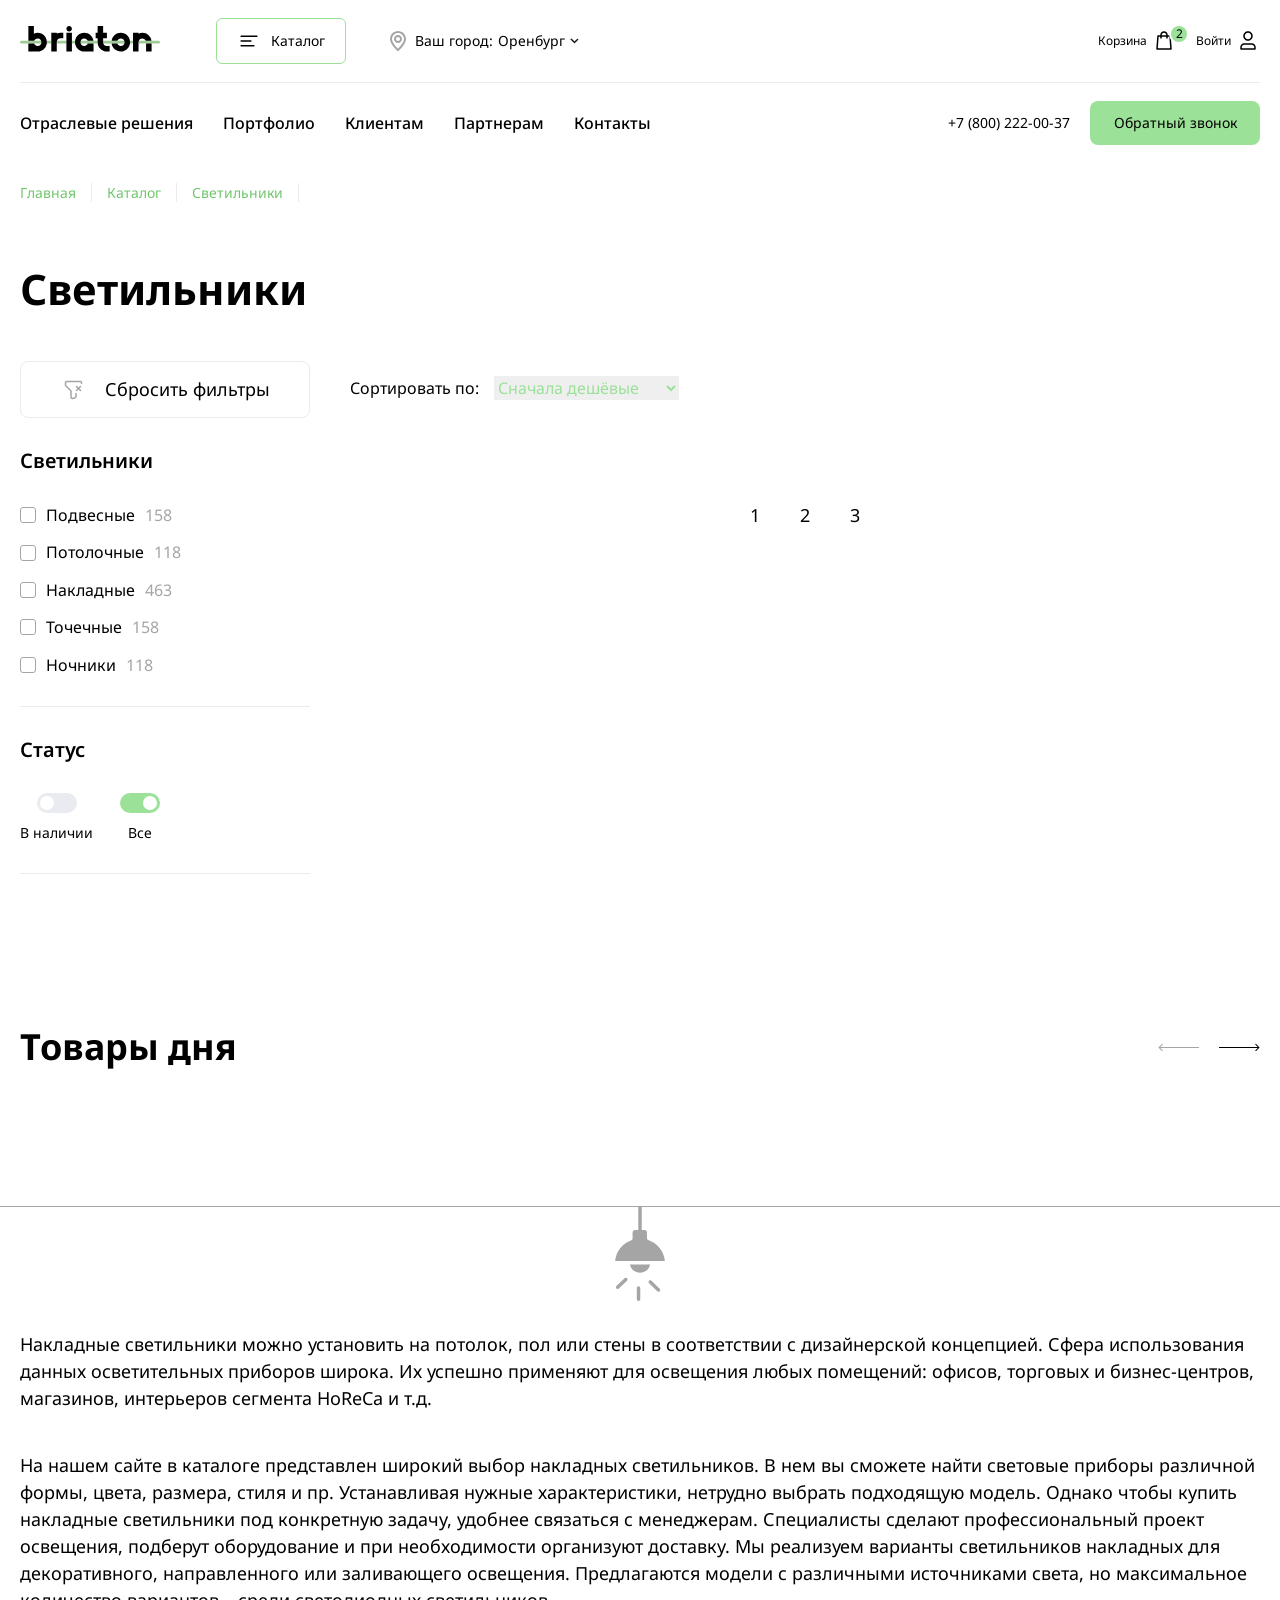
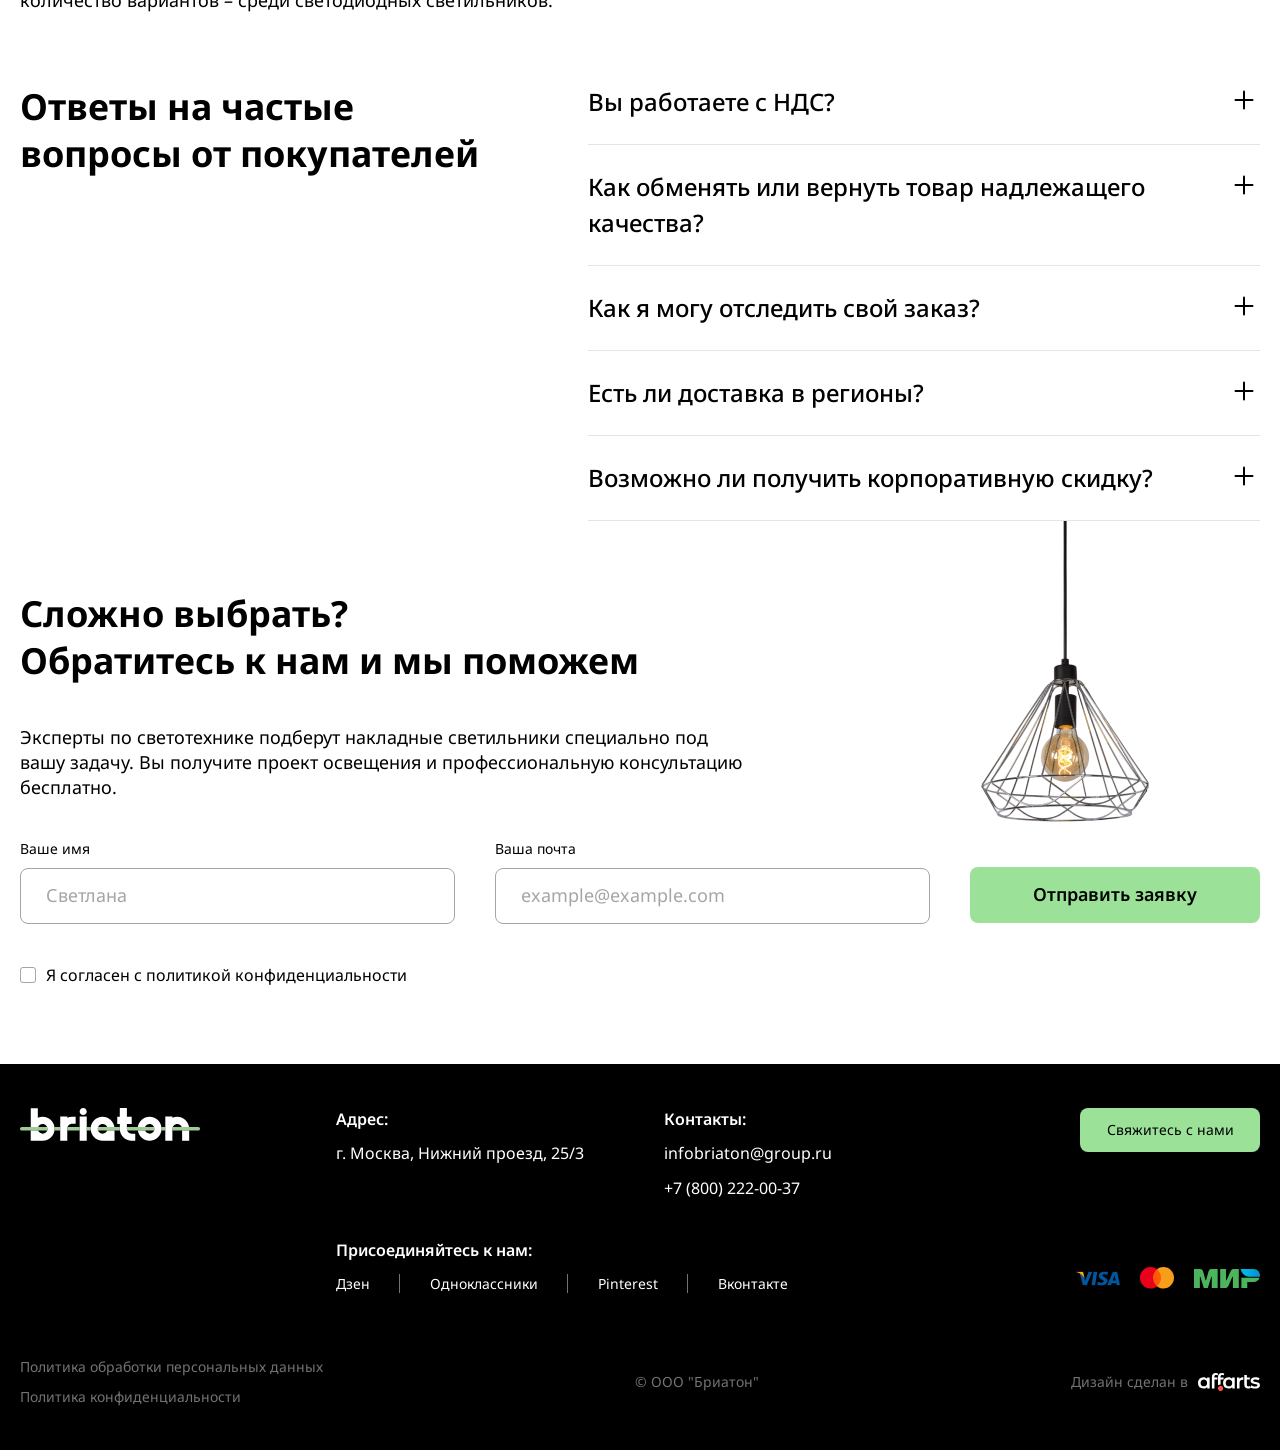
==== commit ce4e936d: "2" ====
--- a/index.html
+++ b/index.html
@@ -677,10 +677,10 @@
     </div>
   </div>
 </footer>
+<script src="./js/main.js" type="module"></script>
 <script src="./js/vendor/swiper.js"></script>
 <script src="./js/vendor/just-validate.js"></script>
 <script src="./js/vendor/popprjs.min.js"></script>
 <script src="./js/vendor/tippy.min.js"></script>
-<script src="./js/main.js" type="module"></script>
 </body>
 </html>
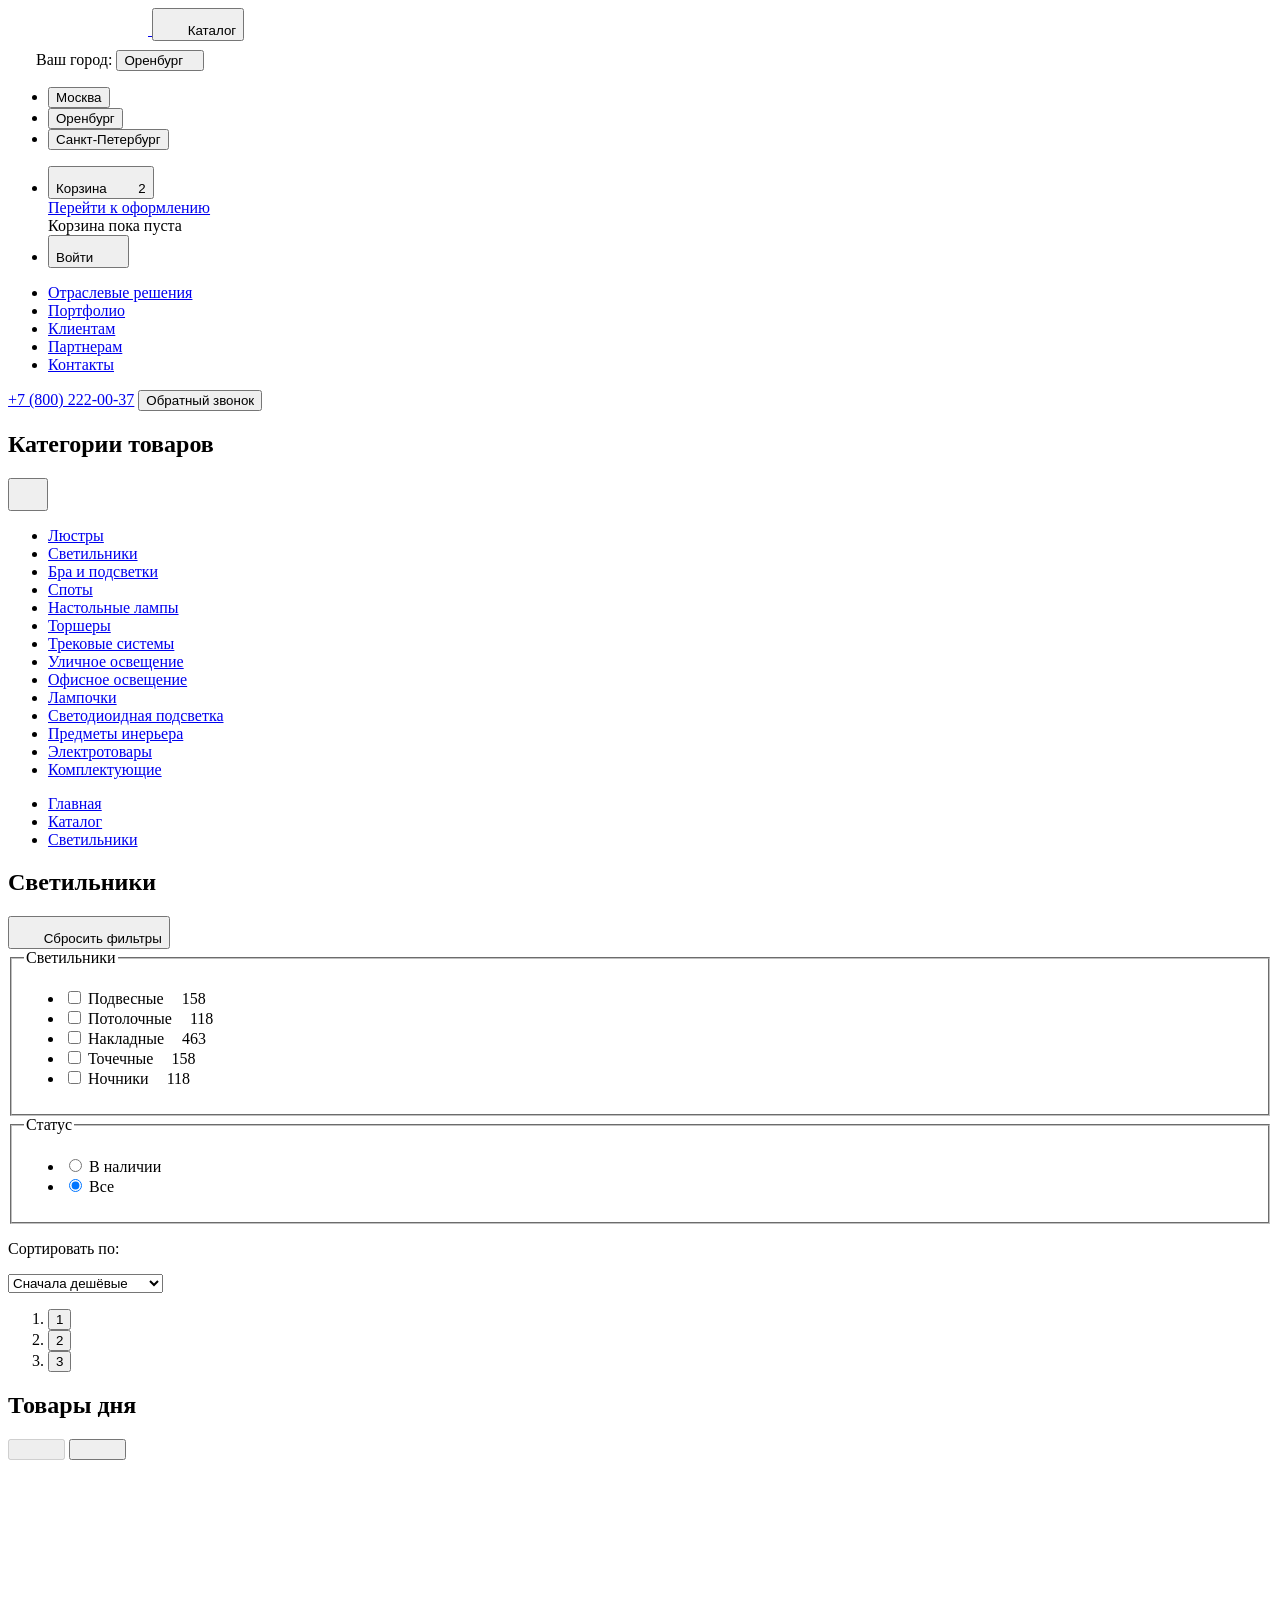
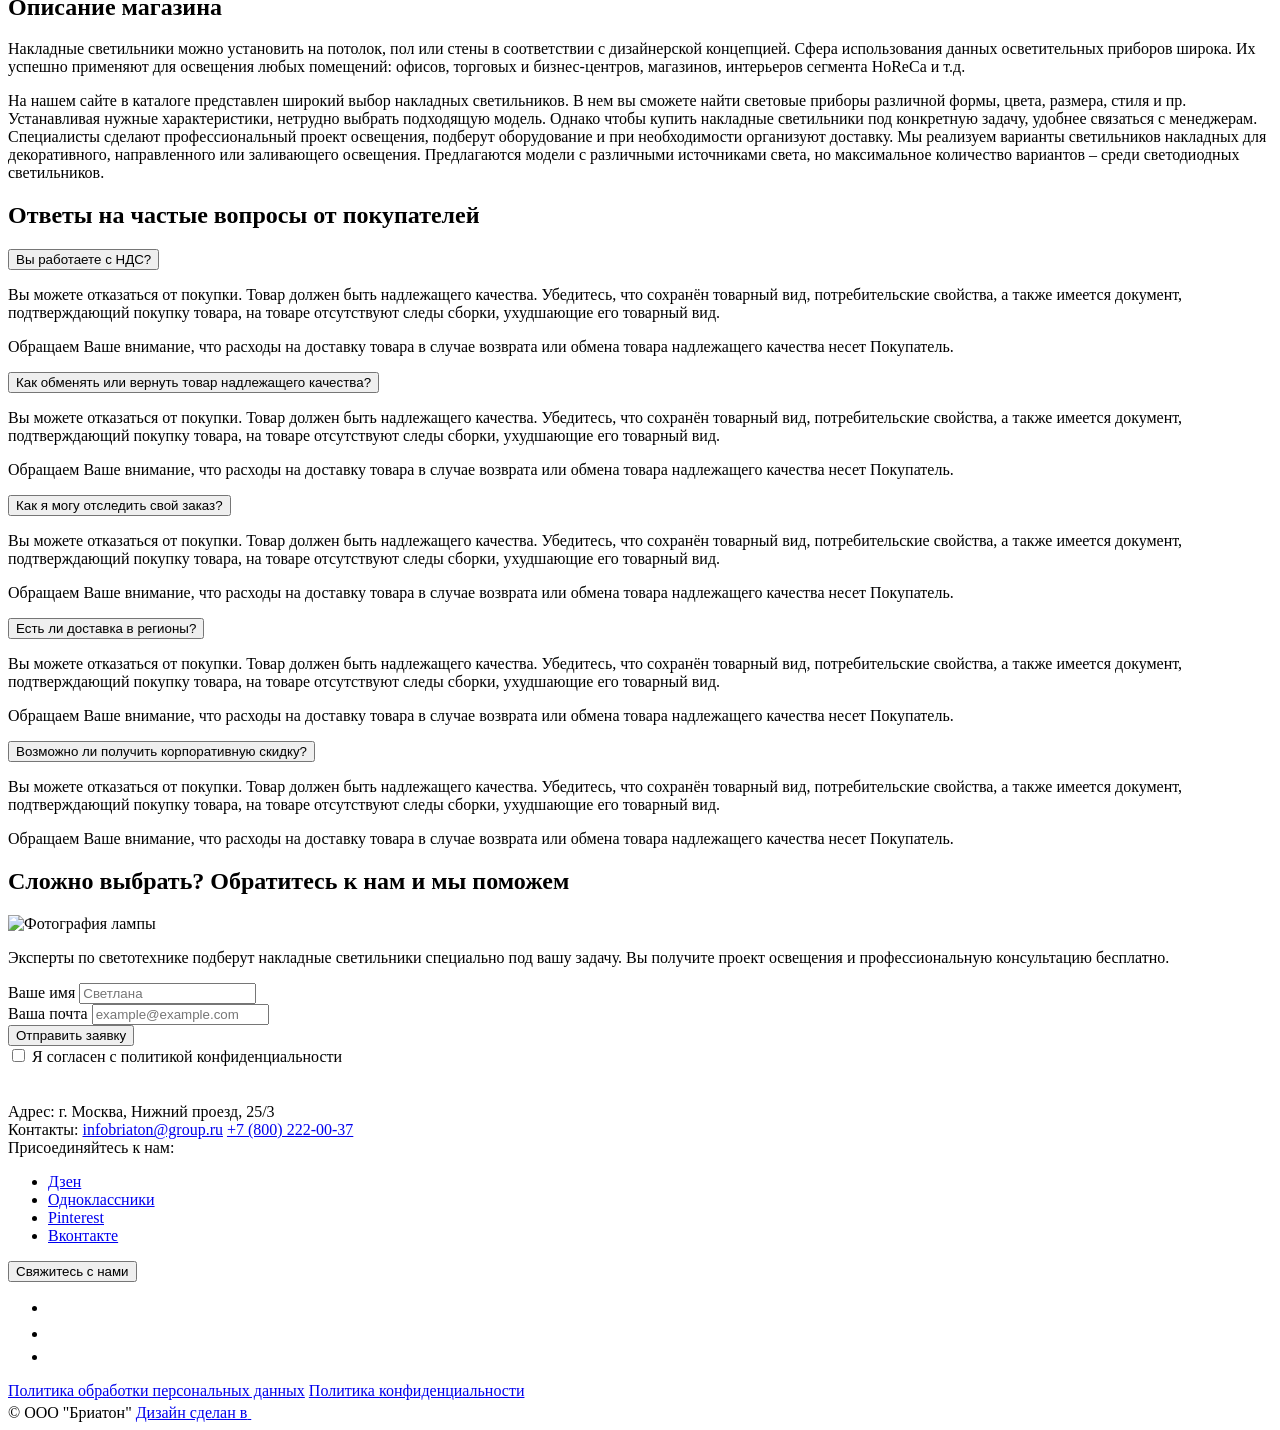
==== commit cfa757c3: "1" ====
--- a/index.html
+++ b/index.html
@@ -1,13 +1,14 @@
 <!DOCTYPE html>
 <html lang="ru">
 <head>
+  <base href="/Briaton/">
   <meta charset="UTF-8">
   <meta name="viewport" content="width=device-width, initial-scale=1.0">
   <meta http-equiv="X-UA-Compatible" content="ie=edge">
   <link rel="stylesheet" href="css/style.css">
   <title>Каталог товаров - Briaton</title>
 </head>
-
+<script src="./js/main.js" type="module"></script>
 <body>
 <header class="header">
   <div class="container">
@@ -677,7 +678,6 @@
     </div>
   </div>
 </footer>
-<script src="./js/main.js" type="module"></script>
 <script src="./js/vendor/swiper.js"></script>
 <script src="./js/vendor/just-validate.js"></script>
 <script src="./js/vendor/popprjs.min.js"></script>
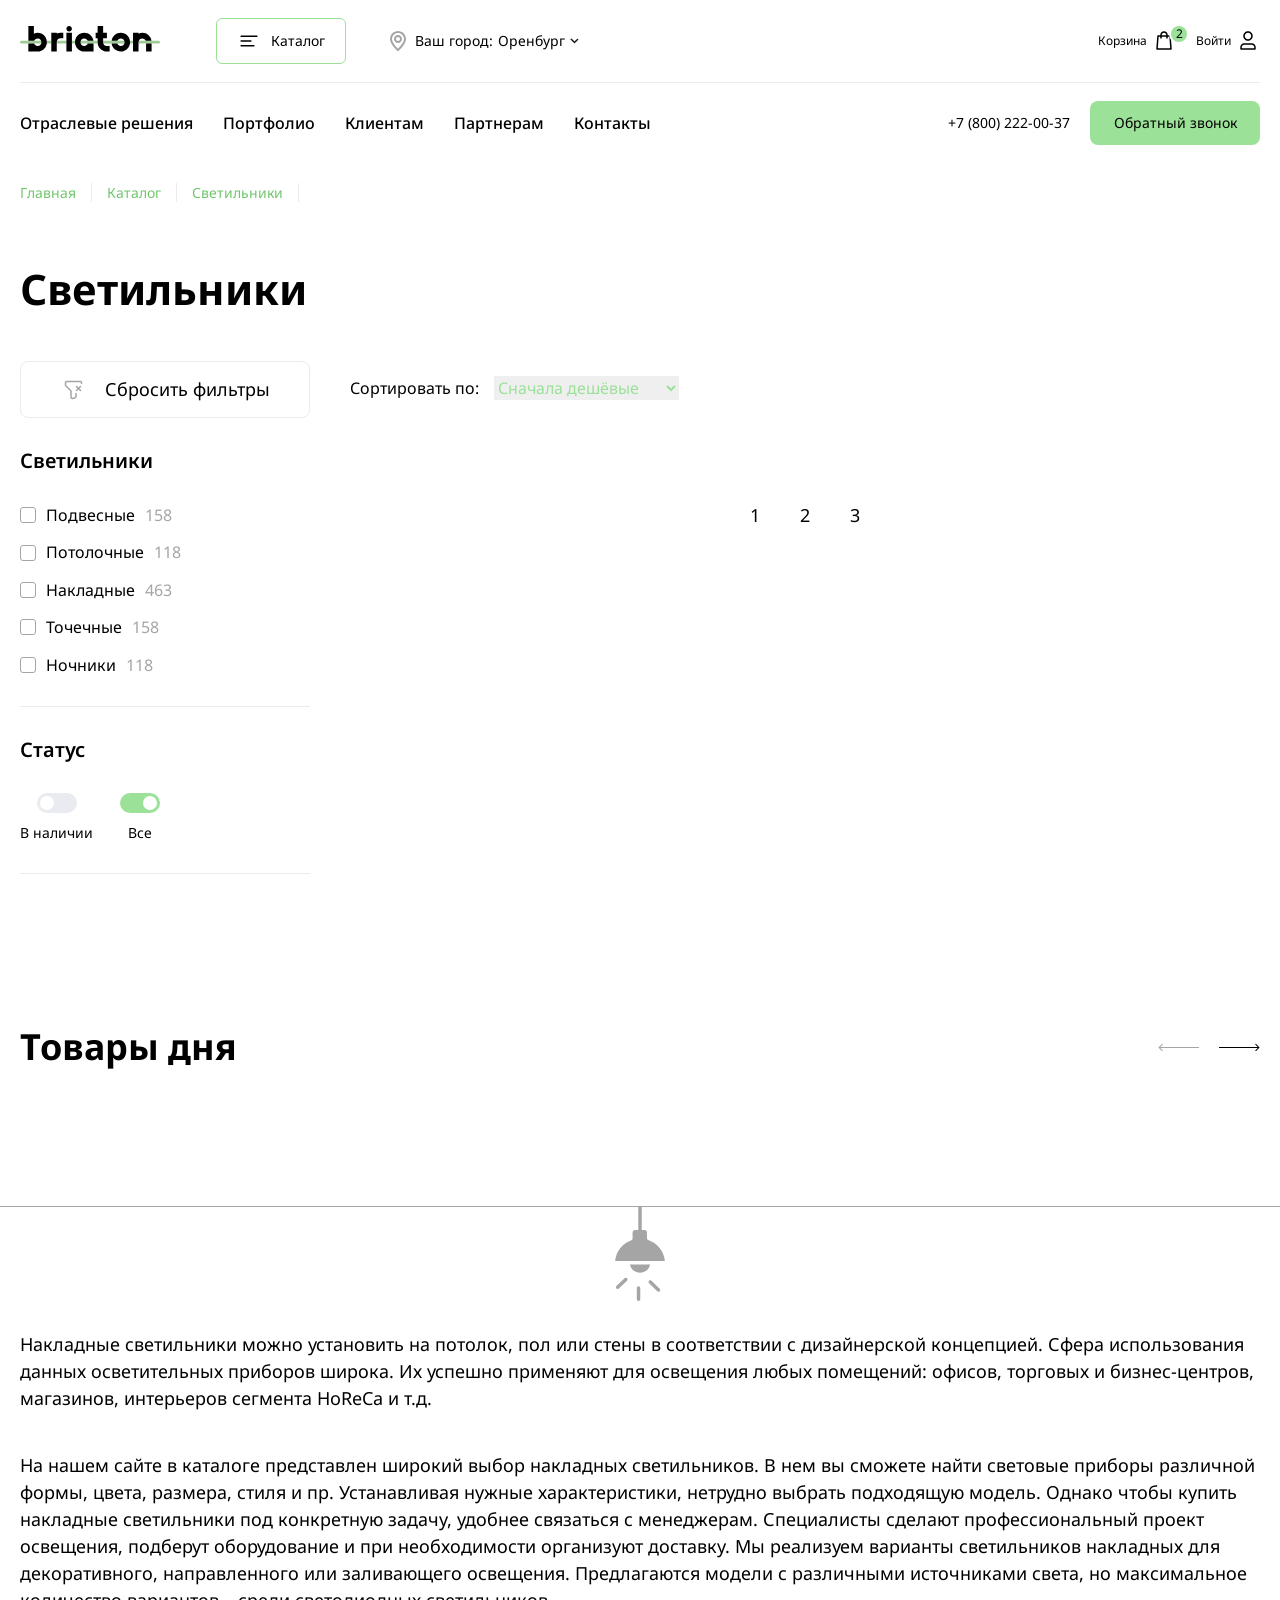
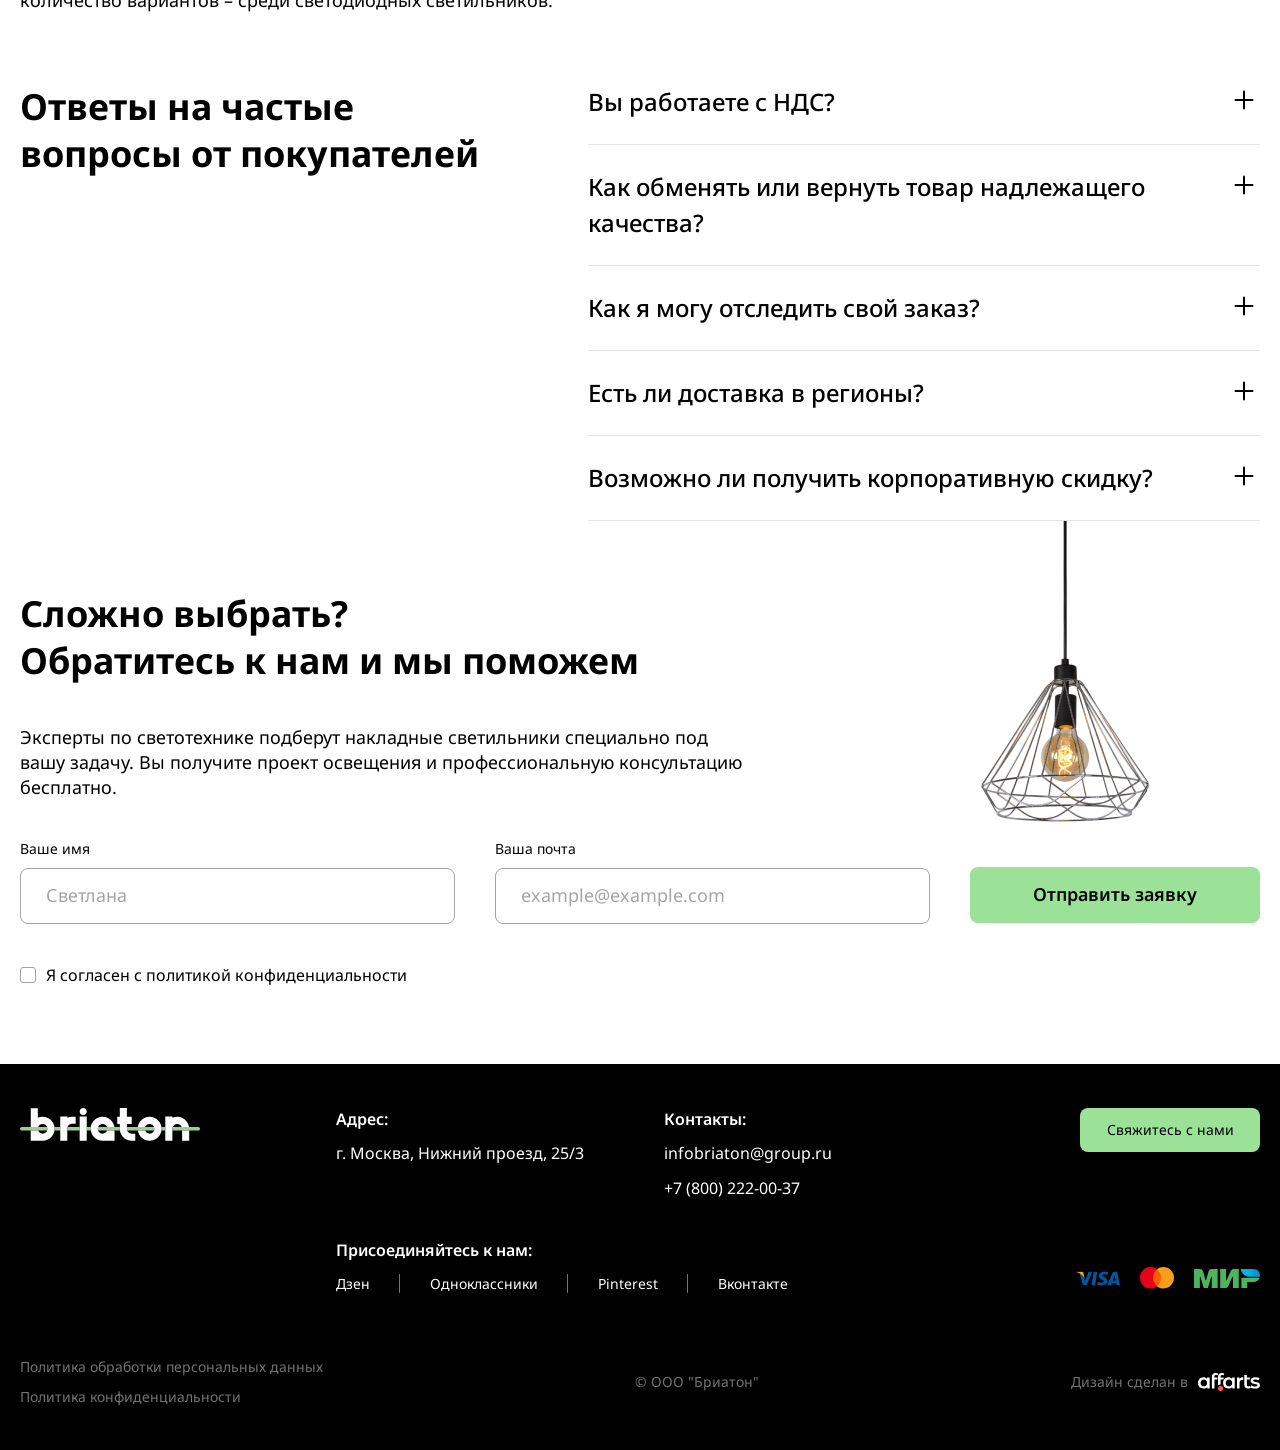
==== commit 42c5ef4e: "2" ====
--- a/index.html
+++ b/index.html
@@ -1,7 +1,6 @@
 <!DOCTYPE html>
 <html lang="ru">
 <head>
-  <base href="/Briaton/">
   <meta charset="UTF-8">
   <meta name="viewport" content="width=device-width, initial-scale=1.0">
   <meta http-equiv="X-UA-Compatible" content="ie=edge">
